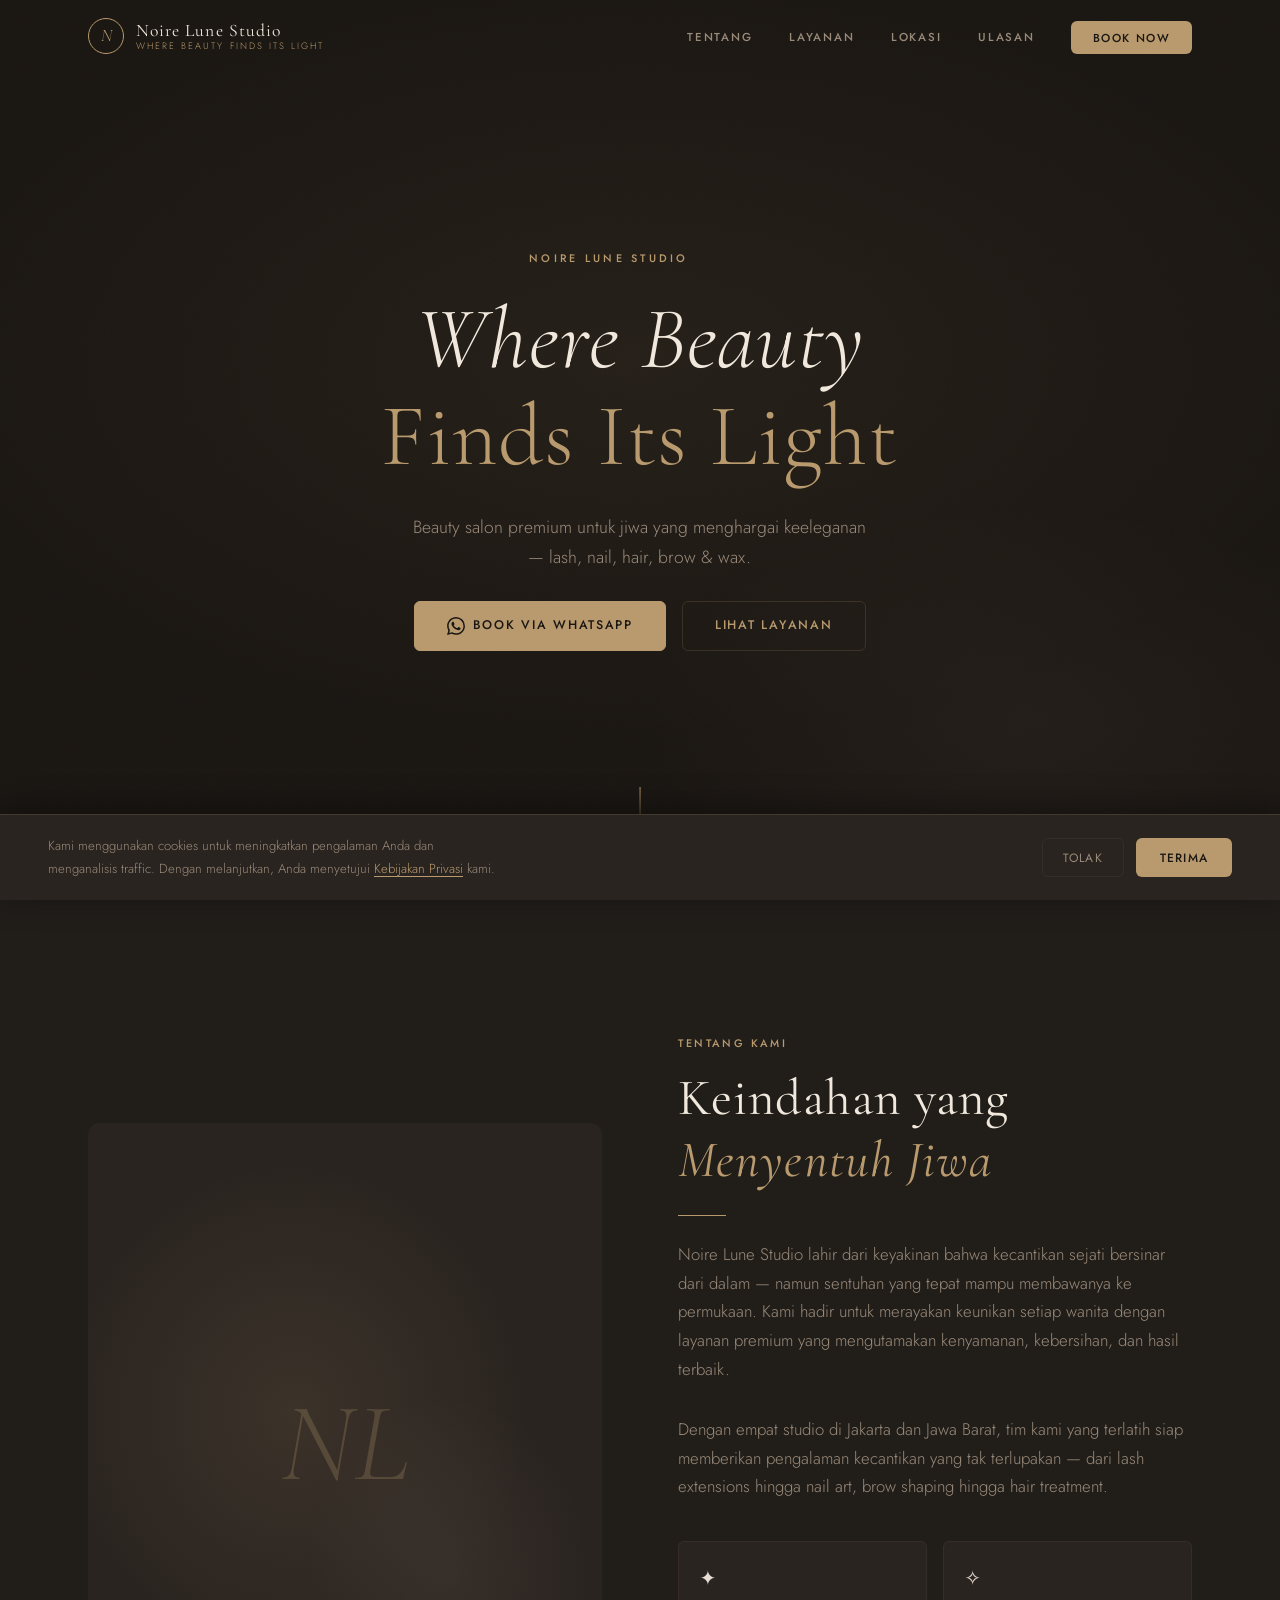
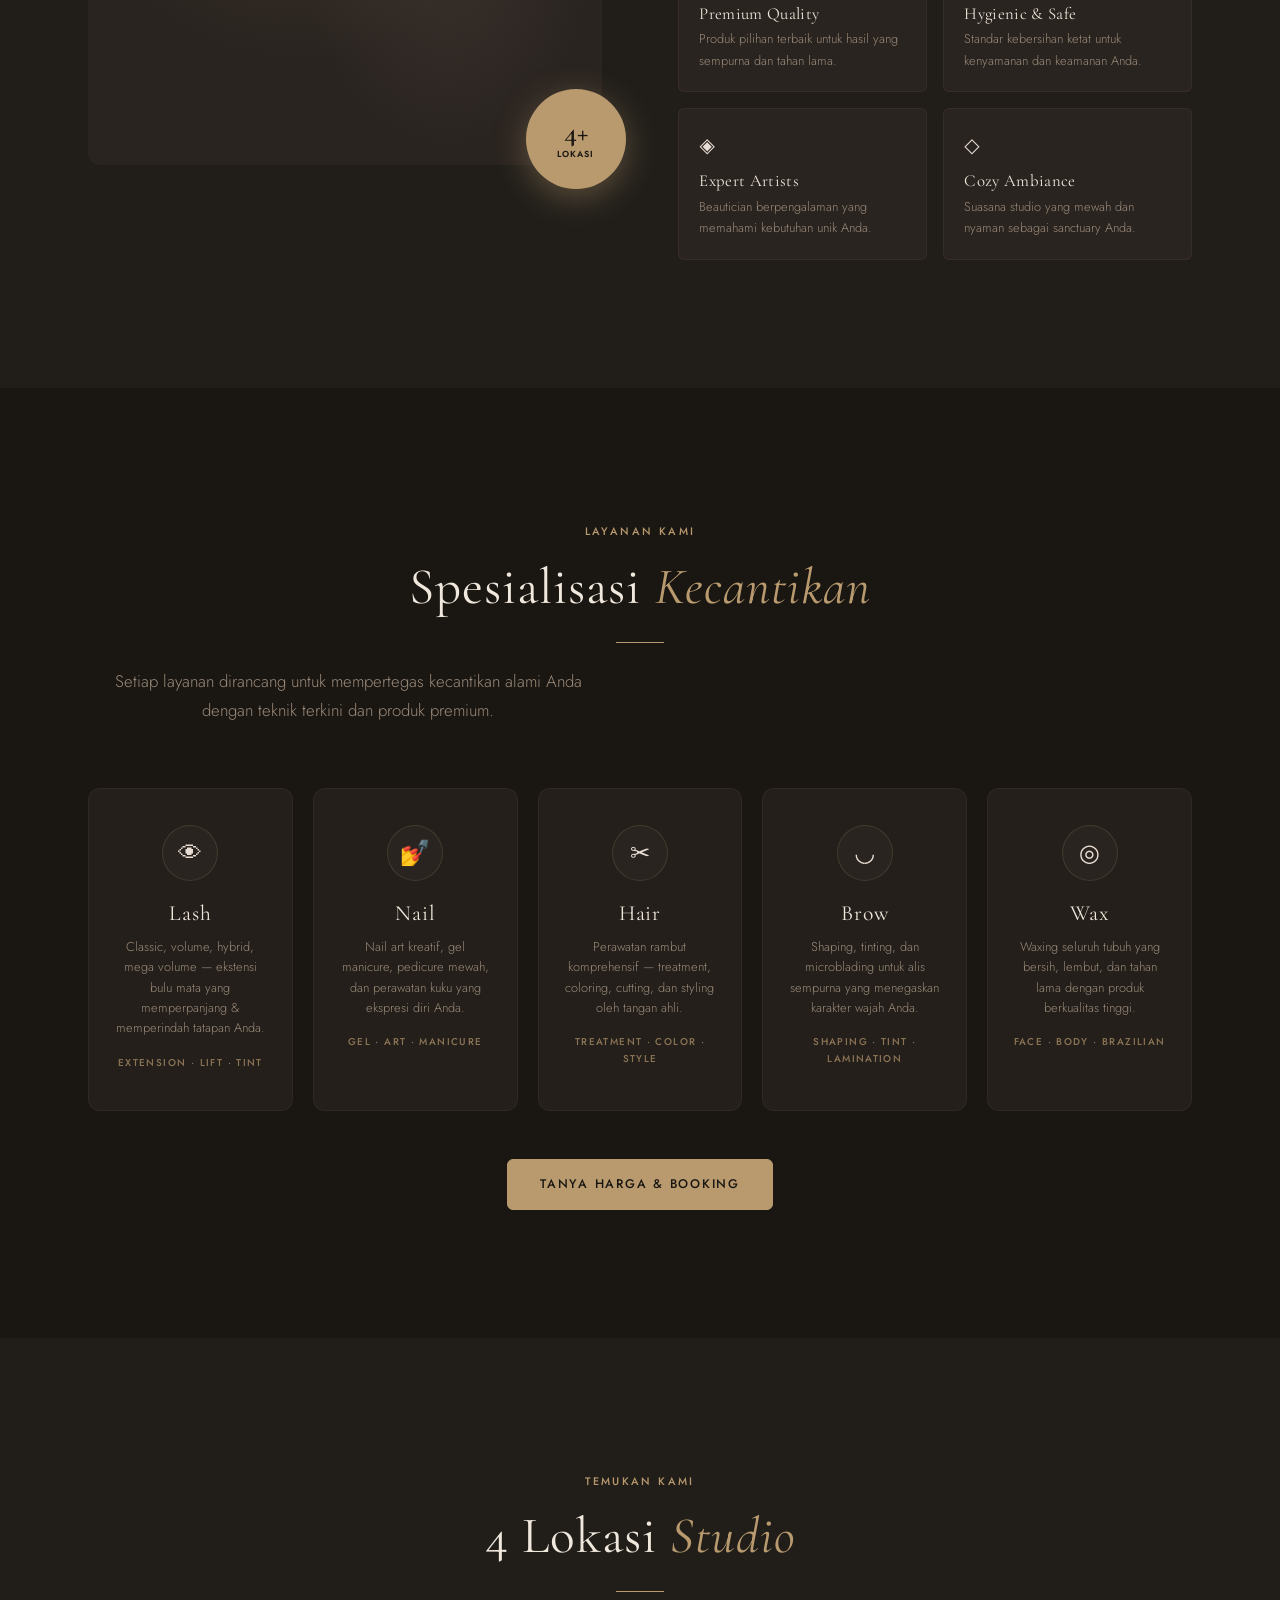
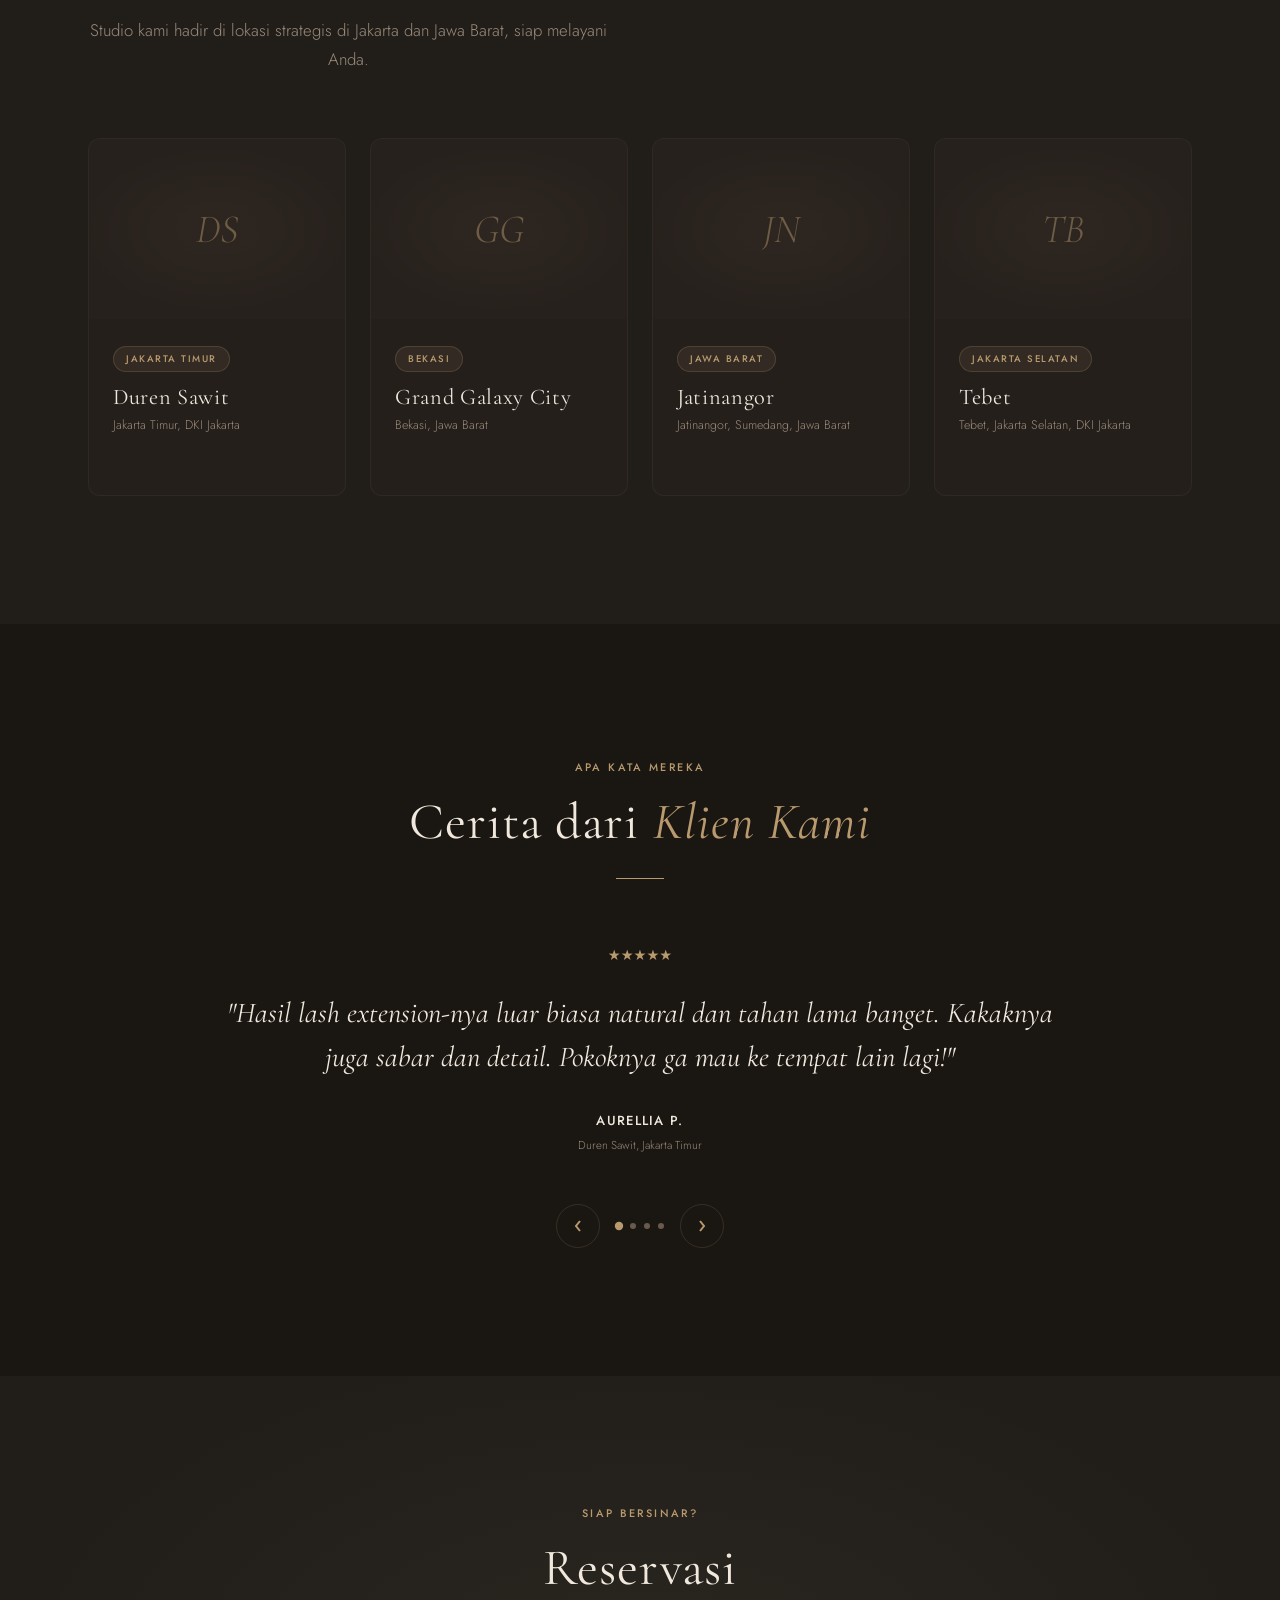
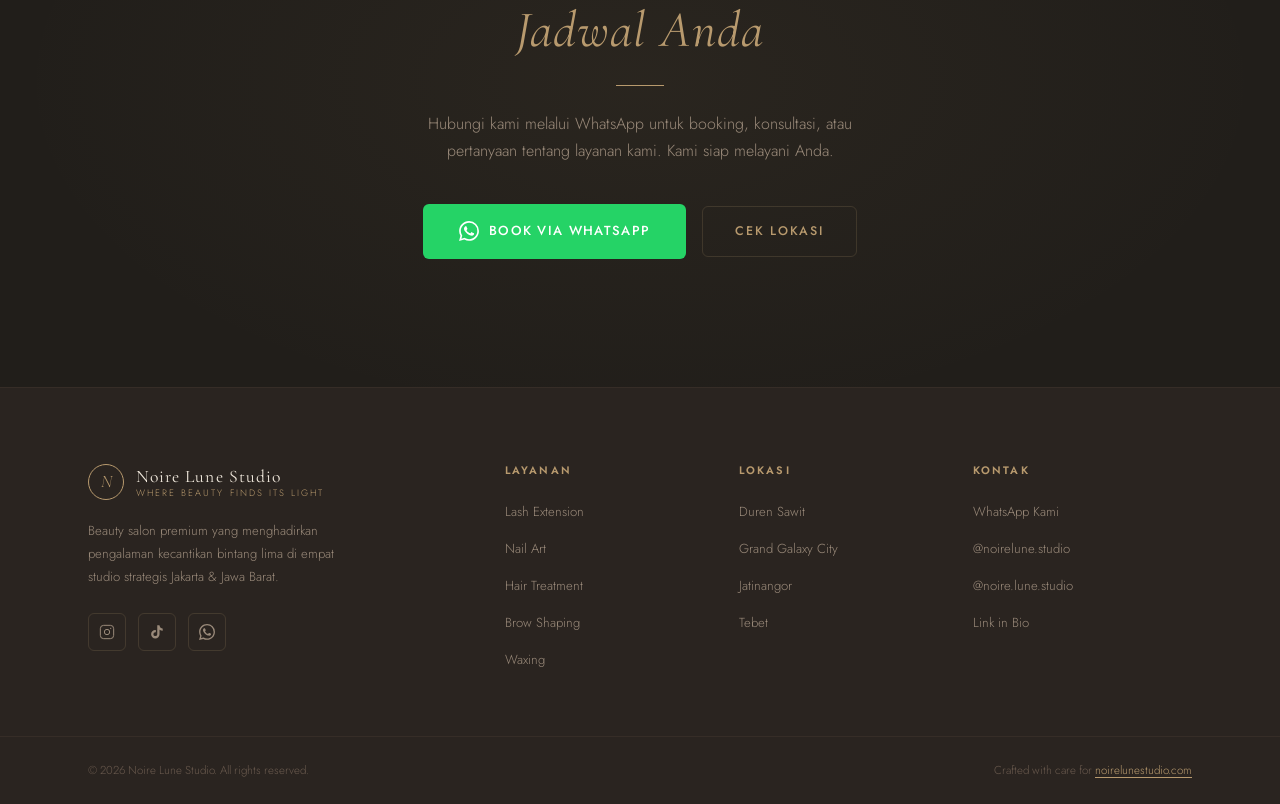
==== index.html @ a672c029 "Add production-ready website for Noire Lune Studio Homepage, link-in-bio page, shared CSS/JS, sitema" ====
<!DOCTYPE html>
<html lang="id">
<head>
  <meta charset="UTF-8" />
  <meta name="viewport" content="width=device-width, initial-scale=1.0" />

  <!-- ===== SEO Meta Tags ===== -->
  <title>Noire Lune Studio — Beauty Salon | Lash, Nail, Hair, Brow & Wax</title>
  <meta name="description" content="Noire Lune Studio adalah beauty salon premium di Jakarta & Bekasi. Spesialisasi lash extension, nail art, hair treatment, brow shaping, dan waxing. 4 lokasi: Duren Sawit, Grand Galaxy City, Jatinangor, Tebet." />
  <meta name="keywords" content="beauty salon Jakarta, lash extension, nail art, hair treatment, brow shaping, waxing, Noire Lune Studio, salon Bekasi, salon Tebet, salon Duren Sawit, salon Jatinangor" />
  <meta name="robots" content="index, follow" />
  <meta name="author" content="Noire Lune Studio" />
  <link rel="canonical" href="https://noirelunestudio.com/" />

  <!-- ===== Open Graph ===== -->
  <meta property="og:type" content="website" />
  <meta property="og:url" content="https://noirelunestudio.com/" />
  <meta property="og:title" content="Noire Lune Studio — Where Beauty Finds Its Light" />
  <meta property="og:description" content="Beauty salon premium di Jakarta & Bekasi. Lash extension, nail art, hair treatment, brow shaping, waxing. 4 lokasi tersedia." />
  <meta property="og:image" content="https://noirelunestudio.com/og-image.jpg" />
  <meta property="og:image:width" content="1200" />
  <meta property="og:image:height" content="630" />
  <meta property="og:locale" content="id_ID" />
  <meta property="og:site_name" content="Noire Lune Studio" />

  <!-- ===== Twitter Card ===== -->
  <meta name="twitter:card" content="summary_large_image" />
  <meta name="twitter:title" content="Noire Lune Studio — Where Beauty Finds Its Light" />
  <meta name="twitter:description" content="Beauty salon premium di Jakarta & Bekasi. Lash extension, nail art, hair treatment, brow shaping, waxing." />
  <meta name="twitter:image" content="https://noirelunestudio.com/og-image.jpg" />

  <!-- ===== Favicon ===== -->
  <link rel="icon" type="image/svg+xml" href="data:image/svg+xml,<svg xmlns='http://www.w3.org/2000/svg' viewBox='0 0 100 100'><circle cx='50' cy='50' r='48' fill='%231a1612' stroke='%23b89a6e' stroke-width='4'/><text y='.9em' x='50%' text-anchor='middle' font-size='55' font-family='serif' fill='%23b89a6e' font-style='italic'>N</text></svg>" />

  <!-- ===== Google Tag Manager ===== -->
  <script>(function(w,d,s,l,i){w[l]=w[l]||[];w[l].push({'gtm.start':
  new Date().getTime(),event:'gtm.js'});/* GTM loads after cookie consent */})(window,document,'script','dataLayer','GTM-XXXXXXX');</script>
  <!-- End Google Tag Manager -->

  <!-- ===== Meta Pixel (placeholder — loads after consent) ===== -->
  <!-- Pixel ID: XXXXXXXXXXXXXXXXXX — initialized via script.js after consent -->

  <!-- ===== Schema.org Structured Data ===== -->
  <script type="application/ld+json">
  {
    "@context": "https://schema.org",
    "@graph": [
      {
        "@type": "BeautySalon",
        "@id": "https://noirelunestudio.com/#organization",
        "name": "Noire Lune Studio",
        "url": "https://noirelunestudio.com",
        "logo": "https://noirelunestudio.com/og-image.jpg",
        "description": "Noire Lune Studio adalah beauty salon premium dengan spesialisasi lash extension, nail art, hair treatment, brow shaping, dan waxing.",
        "telephone": "+6281990160040",
        "sameAs": [
          "https://www.instagram.com/noirelune.studio/",
          "https://www.tiktok.com/@noire.lune.studio"
        ],
        "hasOfferCatalog": {
          "@type": "OfferCatalog",
          "name": "Beauty Services",
          "itemListElement": [
            { "@type": "Offer", "itemOffered": { "@type": "Service", "name": "Lash Extension" } },
            { "@type": "Offer", "itemOffered": { "@type": "Service", "name": "Nail Art" } },
            { "@type": "Offer", "itemOffered": { "@type": "Service", "name": "Hair Treatment" } },
            { "@type": "Offer", "itemOffered": { "@type": "Service", "name": "Brow Shaping" } },
            { "@type": "Offer", "itemOffered": { "@type": "Service", "name": "Waxing" } }
          ]
        },
        "location": [
          {
            "@type": "BeautySalon",
            "name": "Noire Lune Studio — Duren Sawit",
            "address": { "@type": "PostalAddress", "addressLocality": "Duren Sawit", "addressRegion": "Jakarta Timur", "addressCountry": "ID" }
          },
          {
            "@type": "BeautySalon",
            "name": "Noire Lune Studio — Grand Galaxy City",
            "address": { "@type": "PostalAddress", "addressLocality": "Grand Galaxy City", "addressRegion": "Bekasi", "addressCountry": "ID" }
          },
          {
            "@type": "BeautySalon",
            "name": "Noire Lune Studio — Jatinangor",
            "address": { "@type": "PostalAddress", "addressLocality": "Jatinangor", "addressRegion": "Jawa Barat", "addressCountry": "ID" }
          },
          {
            "@type": "BeautySalon",
            "name": "Noire Lune Studio — Tebet",
            "address": { "@type": "PostalAddress", "addressLocality": "Tebet", "addressRegion": "Jakarta Selatan", "addressCountry": "ID" }
          }
        ]
      },
      {
        "@type": "WebSite",
        "@id": "https://noirelunestudio.com/#website",
        "url": "https://noirelunestudio.com",
        "name": "Noire Lune Studio",
        "publisher": { "@id": "https://noirelunestudio.com/#organization" }
      }
    ]
  }
  </script>

  <!-- ===== Stylesheet ===== -->
  <link rel="stylesheet" href="style.css" />
  <link rel="preconnect" href="https://fonts.googleapis.com" />
  <link rel="preconnect" href="https://fonts.gstatic.com" crossorigin />
</head>
<body>

<!-- ===== Google Tag Manager (noscript) ===== -->
<noscript>
  <iframe src="https://www.googletagmanager.com/ns.html?id=GTM-XXXXXXX"
    height="0" width="0" style="display:none;visibility:hidden"></iframe>
</noscript>
<!-- End Google Tag Manager (noscript) -->

<!-- ===== Cookie Consent Banner ===== -->
<div id="cookie-banner" role="dialog" aria-label="Cookie consent">
  <p>Kami menggunakan cookies untuk meningkatkan pengalaman Anda dan menganalisis traffic. Dengan melanjutkan, Anda menyetujui <a href="#footer">Kebijakan Privasi</a> kami.</p>
  <div class="cookie-actions">
    <button id="cookie-decline">Tolak</button>
    <button id="cookie-accept">Terima</button>
  </div>
</div>

<!-- ===== NAVBAR ===== -->
<nav class="navbar" aria-label="Main navigation">
  <div class="nav-inner">
    <a href="/" class="nav-logo" aria-label="Noire Lune Studio — Home">
      <div class="nav-logo-mark" aria-hidden="true"><span>N</span></div>
      <div class="nav-logo-text">
        <span class="brand">Noire Lune Studio</span>
        <span class="tagline-small">Where Beauty Finds Its Light</span>
      </div>
    </a>

    <ul class="nav-links" role="list">
      <li><a href="#about">Tentang</a></li>
      <li><a href="#services">Layanan</a></li>
      <li><a href="#locations">Lokasi</a></li>
      <li><a href="#testimonials">Ulasan</a></li>
      <li><a href="https://wa.me/6281990160040" class="nav-cta" target="_blank" rel="noopener">Book Now</a></li>
    </ul>

    <button class="nav-hamburger" aria-label="Toggle menu" aria-expanded="false" aria-controls="mobile-nav">
      <span></span><span></span><span></span>
    </button>
  </div>
</nav>

<!-- Mobile Nav Overlay -->
<nav class="nav-overlay" id="mobile-nav" aria-label="Mobile navigation">
  <a href="#about">Tentang</a>
  <a href="#services">Layanan</a>
  <a href="#locations">Lokasi</a>
  <a href="#testimonials">Ulasan</a>
  <a href="https://wa.me/6281990160040" class="mobile-cta" target="_blank" rel="noopener">Book via WhatsApp</a>
</nav>

<!-- ===== HERO ===== -->
<section id="hero" class="hero" aria-label="Hero">
  <div class="hero-bg" aria-hidden="true"></div>
  <div class="hero-grain" aria-hidden="true"></div>
  <div class="hero-content">
    <p class="hero-eyebrow">Noire Lune Studio</p>
    <h1 class="hero-title">Where Beauty<br /><em>Finds Its Light</em></h1>
    <p class="hero-sub">Beauty salon premium untuk jiwa yang menghargai keeleganan — lash, nail, hair, brow &amp; wax.</p>
    <div class="hero-actions">
      <a href="https://wa.me/6281990160040" class="btn btn-gold" target="_blank" rel="noopener">
        <!-- WhatsApp icon -->
        <svg viewBox="0 0 24 24" fill="currentColor" aria-hidden="true"><path d="M17.472 14.382c-.297-.149-1.758-.867-2.03-.967-.273-.099-.471-.148-.67.15-.197.297-.767.966-.94 1.164-.173.199-.347.223-.644.075-.297-.15-1.255-.463-2.39-1.475-.883-.788-1.48-1.761-1.653-2.059-.173-.297-.018-.458.13-.606.134-.133.298-.347.446-.52.149-.174.198-.298.298-.497.099-.198.05-.371-.025-.52-.075-.149-.669-1.612-.916-2.207-.242-.579-.487-.5-.669-.51-.173-.008-.371-.01-.57-.01-.198 0-.52.074-.792.372-.272.297-1.04 1.016-1.04 2.479 0 1.462 1.065 2.875 1.213 3.074.149.198 2.096 3.2 5.077 4.487.709.306 1.262.489 1.694.625.712.227 1.36.195 1.871.118.571-.085 1.758-.719 2.006-1.413.248-.694.248-1.289.173-1.413-.074-.124-.272-.198-.57-.347m-5.421 7.403h-.004a9.87 9.87 0 01-5.031-1.378l-.361-.214-3.741.982.998-3.648-.235-.374a9.86 9.86 0 01-1.51-5.26c.001-5.45 4.436-9.884 9.888-9.884 2.64 0 5.122 1.03 6.988 2.898a9.825 9.825 0 012.893 6.994c-.003 5.45-4.437 9.884-9.885 9.884m8.413-18.297A11.815 11.815 0 0012.05 0C5.495 0 .16 5.335.157 11.892c0 2.096.547 4.142 1.588 5.945L.057 24l6.305-1.654a11.882 11.882 0 005.683 1.448h.005c6.554 0 11.89-5.335 11.893-11.893a11.821 11.821 0 00-3.48-8.413z"/></svg>
        Book via WhatsApp
      </a>
      <a href="#services" class="btn btn-outline">Lihat Layanan</a>
    </div>
  </div>
  <div class="hero-scroll" aria-hidden="true">
    <div class="hero-scroll-line"></div>
    <span>Scroll</span>
  </div>
</section>

<!-- ===== ABOUT ===== -->
<section id="about" class="about section">
  <div class="container">
    <div class="about-grid">
      <!-- Visual -->
      <div class="about-visual reveal">
        <div class="about-frame">
          <div class="about-frame-inner">
            <span class="about-monogram" aria-hidden="true">NL</span>
          </div>
        </div>
        <div class="about-badge" aria-label="Lebih dari 4 lokasi">
          <span class="num">4+</span>
          <span class="lbl">Lokasi</span>
        </div>
      </div>

      <!-- Text -->
      <div class="about-text">
        <span class="section-label reveal">Tentang Kami</span>
        <h2 class="section-heading reveal reveal-delay-1">Keindahan yang<br /><em class="gold">Menyentuh Jiwa</em></h2>
        <div class="divider reveal reveal-delay-2"></div>
        <p class="section-sub reveal reveal-delay-2">
          Noire Lune Studio lahir dari keyakinan bahwa kecantikan sejati bersinar dari dalam — namun sentuhan yang tepat mampu membawanya ke permukaan. Kami hadir untuk merayakan keunikan setiap wanita dengan layanan premium yang mengutamakan kenyamanan, kebersihan, dan hasil terbaik.
        </p>
        <p class="section-sub reveal reveal-delay-3" style="margin-top: 1rem;">
          Dengan empat studio di Jakarta dan Jawa Barat, tim kami yang terlatih siap memberikan pengalaman kecantikan yang tak terlupakan — dari lash extensions hingga nail art, brow shaping hingga hair treatment.
        </p>

        <div class="about-pillars">
          <div class="pillar reveal reveal-delay-1">
            <div class="pillar-icon" aria-hidden="true">✦</div>
            <h4>Premium Quality</h4>
            <p>Produk pilihan terbaik untuk hasil yang sempurna dan tahan lama.</p>
          </div>
          <div class="pillar reveal reveal-delay-2">
            <div class="pillar-icon" aria-hidden="true">✧</div>
            <h4>Hygienic &amp; Safe</h4>
            <p>Standar kebersihan ketat untuk kenyamanan dan keamanan Anda.</p>
          </div>
          <div class="pillar reveal reveal-delay-3">
            <div class="pillar-icon" aria-hidden="true">◈</div>
            <h4>Expert Artists</h4>
            <p>Beautician berpengalaman yang memahami kebutuhan unik Anda.</p>
          </div>
          <div class="pillar reveal reveal-delay-4">
            <div class="pillar-icon" aria-hidden="true">◇</div>
            <h4>Cozy Ambiance</h4>
            <p>Suasana studio yang mewah dan nyaman sebagai sanctuary Anda.</p>
          </div>
        </div>
      </div>
    </div>
  </div>
</section>

<!-- ===== SERVICES ===== -->
<section id="services" class="services section">
  <div class="container">
    <div class="services-header">
      <span class="section-label reveal">Layanan Kami</span>
      <h2 class="section-heading reveal reveal-delay-1">Spesialisasi <em class="gold">Kecantikan</em></h2>
      <div class="divider reveal reveal-delay-2"></div>
      <p class="section-sub reveal reveal-delay-2">Setiap layanan dirancang untuk mempertegas kecantikan alami Anda dengan teknik terkini dan produk premium.</p>
    </div>

    <div class="services-grid">
      <!-- Lash -->
      <div class="service-card reveal reveal-delay-1">
        <div class="service-icon" aria-hidden="true">👁</div>
        <h3>Lash</h3>
        <p>Classic, volume, hybrid, mega volume — ekstensi bulu mata yang memperpanjang &amp; memperindah tatapan Anda.</p>
        <span class="service-tag">Extension · Lift · Tint</span>
      </div>

      <!-- Nail -->
      <div class="service-card reveal reveal-delay-2">
        <div class="service-icon" aria-hidden="true">💅</div>
        <h3>Nail</h3>
        <p>Nail art kreatif, gel manicure, pedicure mewah, dan perawatan kuku yang ekspresi diri Anda.</p>
        <span class="service-tag">Gel · Art · Manicure</span>
      </div>

      <!-- Hair -->
      <div class="service-card reveal reveal-delay-3">
        <div class="service-icon" aria-hidden="true">✂</div>
        <h3>Hair</h3>
        <p>Perawatan rambut komprehensif — treatment, coloring, cutting, dan styling oleh tangan ahli.</p>
        <span class="service-tag">Treatment · Color · Style</span>
      </div>

      <!-- Brow -->
      <div class="service-card reveal reveal-delay-4">
        <div class="service-icon" aria-hidden="true">◟◞</div>
        <h3>Brow</h3>
        <p>Shaping, tinting, dan microblading untuk alis sempurna yang menegaskan karakter wajah Anda.</p>
        <span class="service-tag">Shaping · Tint · Lamination</span>
      </div>

      <!-- Wax -->
      <div class="service-card reveal reveal-delay-4">
        <div class="service-icon" aria-hidden="true">◎</div>
        <h3>Wax</h3>
        <p>Waxing seluruh tubuh yang bersih, lembut, dan tahan lama dengan produk berkualitas tinggi.</p>
        <span class="service-tag">Face · Body · Brazilian</span>
      </div>
    </div>

    <div style="text-align:center; margin-top: 3rem;" class="reveal">
      <a href="https://wa.me/6281990160040" class="btn btn-gold" target="_blank" rel="noopener">
        Tanya Harga &amp; Booking
      </a>
    </div>
  </div>
</section>

<!-- ===== LOCATIONS ===== -->
<section id="locations" class="locations section">
  <div class="container">
    <div class="locations-header">
      <span class="section-label reveal">Temukan Kami</span>
      <h2 class="section-heading reveal reveal-delay-1">4 Lokasi <em class="gold">Studio</em></h2>
      <div class="divider reveal reveal-delay-2"></div>
      <p class="section-sub reveal reveal-delay-2">Studio kami hadir di lokasi strategis di Jakarta dan Jawa Barat, siap melayani Anda.</p>
    </div>

    <div class="locations-grid">
      <!-- Duren Sawit -->
      <a href="/duren-sawit.html" class="location-card reveal reveal-delay-1" aria-label="Studio Duren Sawit, Jakarta Timur">
        <div class="location-card-bg" aria-hidden="true">DS</div>
        <div class="location-card-body">
          <span class="location-badge">Jakarta Timur</span>
          <h3>Duren Sawit</h3>
          <p class="region">Jakarta Timur, DKI Jakarta</p>
          <div class="location-arrow">
            Lihat Studio
            <svg viewBox="0 0 16 16" fill="none" stroke="currentColor" stroke-width="2" aria-hidden="true"><path d="M3 8h10M9 4l4 4-4 4"/></svg>
          </div>
        </div>
      </a>

      <!-- Grand Galaxy City -->
      <a href="/bekasi.html" class="location-card reveal reveal-delay-2" aria-label="Studio Grand Galaxy City, Bekasi">
        <div class="location-card-bg" aria-hidden="true">GG</div>
        <div class="location-card-body">
          <span class="location-badge">Bekasi</span>
          <h3>Grand Galaxy City</h3>
          <p class="region">Bekasi, Jawa Barat</p>
          <div class="location-arrow">
            Lihat Studio
            <svg viewBox="0 0 16 16" fill="none" stroke="currentColor" stroke-width="2" aria-hidden="true"><path d="M3 8h10M9 4l4 4-4 4"/></svg>
          </div>
        </div>
      </a>

      <!-- Jatinangor -->
      <a href="/jatinangor.html" class="location-card reveal reveal-delay-3" aria-label="Studio Jatinangor, Jawa Barat">
        <div class="location-card-bg" aria-hidden="true">JN</div>
        <div class="location-card-body">
          <span class="location-badge">Jawa Barat</span>
          <h3>Jatinangor</h3>
          <p class="region">Jatinangor, Sumedang, Jawa Barat</p>
          <div class="location-arrow">
            Lihat Studio
            <svg viewBox="0 0 16 16" fill="none" stroke="currentColor" stroke-width="2" aria-hidden="true"><path d="M3 8h10M9 4l4 4-4 4"/></svg>
          </div>
        </div>
      </a>

      <!-- Tebet -->
      <a href="/tebet.html" class="location-card reveal reveal-delay-4" aria-label="Studio Tebet, Jakarta Selatan">
        <div class="location-card-bg" aria-hidden="true">TB</div>
        <div class="location-card-body">
          <span class="location-badge">Jakarta Selatan</span>
          <h3>Tebet</h3>
          <p class="region">Tebet, Jakarta Selatan, DKI Jakarta</p>
          <div class="location-arrow">
            Lihat Studio
            <svg viewBox="0 0 16 16" fill="none" stroke="currentColor" stroke-width="2" aria-hidden="true"><path d="M3 8h10M9 4l4 4-4 4"/></svg>
          </div>
        </div>
      </a>
    </div>
  </div>
</section>

<!-- ===== TESTIMONIALS ===== -->
<section id="testimonials" class="testimonials section">
  <div class="container">
    <div class="testimonials-header">
      <span class="section-label reveal">Apa Kata Mereka</span>
      <h2 class="section-heading reveal reveal-delay-1">Cerita dari <em class="gold">Klien Kami</em></h2>
      <div class="divider reveal reveal-delay-2"></div>
    </div>

    <div class="testimonial-track-wrap reveal">
      <div class="testimonial-track" role="list">

        <div class="testimonial-slide" role="listitem">
          <div class="stars" aria-label="5 bintang">★★★★★</div>
          <blockquote class="testimonial-quote">
            "Hasil lash extension-nya luar biasa natural dan tahan lama banget. Kakaknya juga sabar dan detail. Pokoknya ga mau ke tempat lain lagi!"
          </blockquote>
          <div class="testimonial-author">
            <span class="testimonial-name">Aurellia P.</span>
            <span class="testimonial-loc">Duren Sawit, Jakarta Timur</span>
          </div>
        </div>

        <div class="testimonial-slide" role="listitem">
          <div class="stars" aria-label="5 bintang">★★★★★</div>
          <blockquote class="testimonial-quote">
            "Tempatnya estetik, bersih banget, dan hasilnya sesuai ekspektasi. Nail art yang aku minta complicated tapi hasilnya perfect! Recommended!"
          </blockquote>
          <div class="testimonial-author">
            <span class="testimonial-name">Nadya R.</span>
            <span class="testimonial-loc">Grand Galaxy City, Bekasi</span>
          </div>
        </div>

        <div class="testimonial-slide" role="listitem">
          <div class="stars" aria-label="5 bintang">★★★★★</div>
          <blockquote class="testimonial-quote">
            "Udah coba brow shaping di sini dan langsung jatuh cinta sama hasilnya. Alisnya rapi, natural, dan beneran sesuai bentuk muka. Makasih Noire Lune!"
          </blockquote>
          <div class="testimonial-author">
            <span class="testimonial-name">Kireina S.</span>
            <span class="testimonial-loc">Tebet, Jakarta Selatan</span>
          </div>
        </div>

        <div class="testimonial-slide" role="listitem">
          <div class="stars" aria-label="5 bintang">★★★★★</div>
          <blockquote class="testimonial-quote">
            "Hair treatment-nya bikin rambut jadi sehat dan shiny. Staff-nya ramah, tempatnya nyaman, dan harganya worth it banget. Sudah jadi langganan tetap!"
          </blockquote>
          <div class="testimonial-author">
            <span class="testimonial-name">Dhea M.</span>
            <span class="testimonial-loc">Jatinangor, Jawa Barat</span>
          </div>
        </div>

      </div><!-- .testimonial-track -->
    </div>

    <div class="testimonial-controls">
      <button class="testimonial-btn prev" aria-label="Previous testimonial">
        <svg viewBox="0 0 16 16" fill="none" stroke="currentColor" stroke-width="2" aria-hidden="true"><path d="M10 3L6 8l4 5"/></svg>
      </button>
      <div class="testimonial-dots" role="tablist" aria-label="Testimonial navigation"></div>
      <button class="testimonial-btn next" aria-label="Next testimonial">
        <svg viewBox="0 0 16 16" fill="none" stroke="currentColor" stroke-width="2" aria-hidden="true"><path d="M6 3l4 5-4 5"/></svg>
      </button>
    </div>
  </div>
</section>

<!-- ===== BOOKING CTA ===== -->
<section id="booking" class="booking-cta section">
  <div class="container">
    <div class="booking-cta-inner">
      <span class="section-label reveal">Siap Bersinar?</span>
      <h2 class="reveal reveal-delay-1">Reservasi<br /><em class="gold">Jadwal Anda</em></h2>
      <div class="divider reveal reveal-delay-2" style="margin-inline: auto;"></div>
      <p class="reveal reveal-delay-2">Hubungi kami melalui WhatsApp untuk booking, konsultasi, atau pertanyaan tentang layanan kami. Kami siap melayani Anda.</p>
      <div class="cta-actions reveal reveal-delay-3">
        <a href="https://wa.me/6281990160040" class="wa-btn" target="_blank" rel="noopener" aria-label="Book via WhatsApp">
          <svg viewBox="0 0 24 24" fill="currentColor" aria-hidden="true"><path d="M17.472 14.382c-.297-.149-1.758-.867-2.03-.967-.273-.099-.471-.148-.67.15-.197.297-.767.966-.94 1.164-.173.199-.347.223-.644.075-.297-.15-1.255-.463-2.39-1.475-.883-.788-1.48-1.761-1.653-2.059-.173-.297-.018-.458.13-.606.134-.133.298-.347.446-.52.149-.174.198-.298.298-.497.099-.198.05-.371-.025-.52-.075-.149-.669-1.612-.916-2.207-.242-.579-.487-.5-.669-.51-.173-.008-.371-.01-.57-.01-.198 0-.52.074-.792.372-.272.297-1.04 1.016-1.04 2.479 0 1.462 1.065 2.875 1.213 3.074.149.198 2.096 3.2 5.077 4.487.709.306 1.262.489 1.694.625.712.227 1.36.195 1.871.118.571-.085 1.758-.719 2.006-1.413.248-.694.248-1.289.173-1.413-.074-.124-.272-.198-.57-.347m-5.421 7.403h-.004a9.87 9.87 0 01-5.031-1.378l-.361-.214-3.741.982.998-3.648-.235-.374a9.86 9.86 0 01-1.51-5.26c.001-5.45 4.436-9.884 9.888-9.884 2.64 0 5.122 1.03 6.988 2.898a9.825 9.825 0 012.893 6.994c-.003 5.45-4.437 9.884-9.885 9.884m8.413-18.297A11.815 11.815 0 0012.05 0C5.495 0 .16 5.335.157 11.892c0 2.096.547 4.142 1.588 5.945L.057 24l6.305-1.654a11.882 11.882 0 005.683 1.448h.005c6.554 0 11.89-5.335 11.893-11.893a11.821 11.821 0 00-3.48-8.413z"/></svg>
          Book via WhatsApp
        </a>
        <a href="#locations" class="btn btn-outline">Cek Lokasi</a>
      </div>
    </div>
  </div>
</section>

<!-- ===== FOOTER ===== -->
<footer id="footer">
  <div class="container">
    <div class="footer-grid">
      <!-- Brand -->
      <div class="footer-brand">
        <a href="/" class="nav-logo" aria-label="Noire Lune Studio — Home">
          <div class="nav-logo-mark" aria-hidden="true"><span>N</span></div>
          <div class="nav-logo-text">
            <span class="brand">Noire Lune Studio</span>
            <span class="tagline-small">Where Beauty Finds Its Light</span>
          </div>
        </a>
        <p>Beauty salon premium yang menghadirkan pengalaman kecantikan bintang lima di empat studio strategis Jakarta &amp; Jawa Barat.</p>
        <div class="footer-social" role="list">
          <!-- Instagram -->
          <a href="https://www.instagram.com/noirelune.studio/" class="social-icon" target="_blank" rel="noopener" aria-label="Instagram Noire Lune Studio" role="listitem">
            <svg viewBox="0 0 24 24" fill="none" stroke="currentColor" stroke-width="1.5" aria-hidden="true"><rect x="2" y="2" width="20" height="20" rx="5"/><circle cx="12" cy="12" r="4"/><circle cx="17.5" cy="6.5" r="1" fill="currentColor" stroke="none"/></svg>
          </a>
          <!-- TikTok -->
          <a href="https://www.tiktok.com/@noire.lune.studio" class="social-icon" target="_blank" rel="noopener" aria-label="TikTok Noire Lune Studio" role="listitem">
            <svg viewBox="0 0 24 24" fill="currentColor" aria-hidden="true"><path d="M19.59 6.69a4.83 4.83 0 01-3.77-4.25V2h-3.45v13.67a2.89 2.89 0 01-2.88 2.5 2.89 2.89 0 01-2.89-2.89 2.89 2.89 0 012.89-2.89c.28 0 .54.04.79.1V9.01a6.27 6.27 0 00-.79-.05 6.34 6.34 0 00-6.34 6.34 6.34 6.34 0 006.34 6.34 6.34 6.34 0 006.33-6.34V8.69a8.18 8.18 0 004.78 1.52V6.75a4.85 4.85 0 01-1.01-.06z"/></svg>
          </a>
          <!-- WhatsApp -->
          <a href="https://wa.me/6281990160040" class="social-icon" target="_blank" rel="noopener" aria-label="WhatsApp Noire Lune Studio" role="listitem">
            <svg viewBox="0 0 24 24" fill="currentColor" aria-hidden="true"><path d="M17.472 14.382c-.297-.149-1.758-.867-2.03-.967-.273-.099-.471-.148-.67.15-.197.297-.767.966-.94 1.164-.173.199-.347.223-.644.075-.297-.15-1.255-.463-2.39-1.475-.883-.788-1.48-1.761-1.653-2.059-.173-.297-.018-.458.13-.606.134-.133.298-.347.446-.52.149-.174.198-.298.298-.497.099-.198.05-.371-.025-.52-.075-.149-.669-1.612-.916-2.207-.242-.579-.487-.5-.669-.51-.173-.008-.371-.01-.57-.01-.198 0-.52.074-.792.372-.272.297-1.04 1.016-1.04 2.479 0 1.462 1.065 2.875 1.213 3.074.149.198 2.096 3.2 5.077 4.487.709.306 1.262.489 1.694.625.712.227 1.36.195 1.871.118.571-.085 1.758-.719 2.006-1.413.248-.694.248-1.289.173-1.413-.074-.124-.272-.198-.57-.347m-5.421 7.403h-.004a9.87 9.87 0 01-5.031-1.378l-.361-.214-3.741.982.998-3.648-.235-.374a9.86 9.86 0 01-1.51-5.26c.001-5.45 4.436-9.884 9.888-9.884 2.64 0 5.122 1.03 6.988 2.898a9.825 9.825 0 012.893 6.994c-.003 5.45-4.437 9.884-9.885 9.884m8.413-18.297A11.815 11.815 0 0012.05 0C5.495 0 .16 5.335.157 11.892c0 2.096.547 4.142 1.588 5.945L.057 24l6.305-1.654a11.882 11.882 0 005.683 1.448h.005c6.554 0 11.89-5.335 11.893-11.893a11.821 11.821 0 00-3.48-8.413z"/></svg>
          </a>
        </div>
      </div>

      <!-- Layanan -->
      <nav class="footer-col" aria-label="Footer layanan">
        <h4>Layanan</h4>
        <ul role="list">
          <li><a href="#services">Lash Extension</a></li>
          <li><a href="#services">Nail Art</a></li>
          <li><a href="#services">Hair Treatment</a></li>
          <li><a href="#services">Brow Shaping</a></li>
          <li><a href="#services">Waxing</a></li>
        </ul>
      </nav>

      <!-- Lokasi -->
      <nav class="footer-col" aria-label="Footer lokasi">
        <h4>Lokasi</h4>
        <ul role="list">
          <li><a href="/duren-sawit.html">Duren Sawit</a></li>
          <li><a href="/bekasi.html">Grand Galaxy City</a></li>
          <li><a href="/jatinangor.html">Jatinangor</a></li>
          <li><a href="/tebet.html">Tebet</a></li>
        </ul>
      </nav>

      <!-- Kontak -->
      <div class="footer-col">
        <h4>Kontak</h4>
        <ul role="list">
          <li><a href="https://wa.me/6281990160040" target="_blank" rel="noopener">WhatsApp Kami</a></li>
          <li><a href="https://www.instagram.com/noirelune.studio/" target="_blank" rel="noopener">@noirelune.studio</a></li>
          <li><a href="https://www.tiktok.com/@noire.lune.studio" target="_blank" rel="noopener">@noire.lune.studio</a></li>
          <li><a href="/links.html">Link in Bio</a></li>
        </ul>
      </div>
    </div><!-- .footer-grid -->
  </div>

  <div class="footer-bottom">
    <div class="container" style="display:flex; align-items:center; justify-content:space-between; flex-wrap:wrap; gap:1rem;">
      <p>&copy; <span id="year"></span> Noire Lune Studio. All rights reserved.</p>
      <p>Crafted with care for <a href="https://noirelunestudio.com">noirelunestudio.com</a></p>
    </div>
  </div>
</footer>

<script src="script.js"></script>
<script>document.getElementById('year').textContent = new Date().getFullYear();</script>
</body>
</html>
---- style.css ----
/* ==========================================================
   Noire Lune Studio — Shared Stylesheet
   Dark luxury beauty salon | noirelunestudio.com
   ========================================================== */

/* ---------- Google Fonts ---------- */
@import url('https://fonts.googleapis.com/css2?family=Cormorant+Garamond:ital,wght@0,300;0,400;0,500;0,600;0,700;1,300;1,400;1,500&family=Jost:wght@300;400;500;600&display=swap');

/* ---------- Design Tokens ---------- */
:root {
  --bg:           #1a1612;
  --bg-surface:   #211e1a;
  --bg-elevated:  #2a2420;
  --bg-card:      #241f1b;
  --gold:         #b89a6e;
  --gold-light:   #d4b896;
  --gold-dark:    #8a7050;
  --cream:        #f0e8dc;
  --rose:         #c9a99a;
  --rose-dark:    #a0847a;
  --text:         #e8ddd4;
  --text-muted:   #9a8a7a;
  --text-faint:   #6a5a4e;
  --border:       rgba(184, 154, 110, 0.18);
  --border-faint: rgba(184, 154, 110, 0.08);
  --shadow:       0 8px 48px rgba(0, 0, 0, 0.55);
  --shadow-sm:    0 2px 16px rgba(0, 0, 0, 0.35);
  --font-heading: 'Cormorant Garamond', Georgia, serif;
  --font-body:    'Jost', system-ui, sans-serif;
  --ease:         cubic-bezier(0.4, 0, 0.2, 1);
  --radius:       6px;
  --radius-lg:    12px;
  --nav-h:        72px;
  --max-w:        1200px;
}

/* ---------- Reset ---------- */
*, *::before, *::after { box-sizing: border-box; margin: 0; padding: 0; }
html { scroll-behavior: smooth; font-size: 16px; -webkit-text-size-adjust: 100%; }
body {
  background: var(--bg);
  color: var(--text);
  font-family: var(--font-body);
  font-weight: 300;
  line-height: 1.7;
  overflow-x: hidden;
}
img, video { display: block; max-width: 100%; height: auto; }
a { color: inherit; text-decoration: none; }
ul { list-style: none; }
button { cursor: pointer; border: none; background: none; font-family: inherit; }
input, textarea { font-family: inherit; }
::selection { background: var(--gold); color: var(--bg); }

/* ---------- Typography ---------- */
h1, h2, h3, h4, h5 {
  font-family: var(--font-heading);
  font-weight: 400;
  line-height: 1.2;
  color: var(--cream);
  letter-spacing: 0.02em;
}
h1 { font-size: clamp(2.8rem, 6vw, 5rem); }
h2 { font-size: clamp(2rem, 4vw, 3.2rem); }
h3 { font-size: clamp(1.5rem, 2.5vw, 2rem); }
h4 { font-size: 1.25rem; }
p { max-width: 65ch; }

/* ---------- Utility ---------- */
.container {
  width: 100%;
  max-width: var(--max-w);
  margin-inline: auto;
  padding-inline: clamp(1rem, 5vw, 3rem);
}
.section {
  padding-block: clamp(5rem, 10vw, 9rem);
}
.section-label {
  display: inline-block;
  font-family: var(--font-body);
  font-size: 0.68rem;
  font-weight: 500;
  letter-spacing: 0.22em;
  text-transform: uppercase;
  color: var(--gold);
  margin-bottom: 1rem;
}
.section-heading {
  margin-bottom: 1.25rem;
}
.section-sub {
  font-size: 1.05rem;
  color: var(--text-muted);
  max-width: 52ch;
  font-weight: 300;
}
.divider {
  width: 48px;
  height: 1px;
  background: var(--gold);
  margin-block: 1.5rem;
  opacity: 0.7;
}
.gold { color: var(--gold); }
.cream { color: var(--cream); }
.rose  { color: var(--rose); }

/* Gold button */
.btn {
  display: inline-flex;
  align-items: center;
  gap: 0.5rem;
  padding: 0.85rem 2rem;
  font-family: var(--font-body);
  font-size: 0.78rem;
  font-weight: 500;
  letter-spacing: 0.14em;
  text-transform: uppercase;
  border-radius: var(--radius);
  transition: all 0.28s var(--ease);
  white-space: nowrap;
}
.btn-gold {
  background: var(--gold);
  color: var(--bg);
  border: 1px solid var(--gold);
}
.btn-gold:hover {
  background: var(--gold-light);
  border-color: var(--gold-light);
  transform: translateY(-2px);
  box-shadow: 0 6px 24px rgba(184,154,110,0.35);
}
.btn-outline {
  background: transparent;
  color: var(--gold);
  border: 1px solid var(--border);
}
.btn-outline:hover {
  border-color: var(--gold);
  background: rgba(184,154,110,0.08);
  transform: translateY(-2px);
}
.btn svg, .btn img { width: 18px; height: 18px; flex-shrink: 0; }

/* Scroll reveal */
.reveal {
  opacity: 0;
  transform: translateY(28px);
  transition: opacity 0.7s var(--ease), transform 0.7s var(--ease);
}
.reveal.visible {
  opacity: 1;
  transform: translateY(0);
}
.reveal-delay-1 { transition-delay: 0.1s; }
.reveal-delay-2 { transition-delay: 0.2s; }
.reveal-delay-3 { transition-delay: 0.3s; }
.reveal-delay-4 { transition-delay: 0.4s; }

/* =====================================================
   COOKIE CONSENT BANNER
   ===================================================== */
#cookie-banner {
  position: fixed;
  bottom: 0;
  left: 0;
  right: 0;
  z-index: 9999;
  background: var(--bg-elevated);
  border-top: 1px solid var(--border);
  padding: 1.25rem clamp(1rem, 5vw, 3rem);
  display: flex;
  align-items: center;
  justify-content: space-between;
  gap: 1.5rem;
  flex-wrap: wrap;
  backdrop-filter: blur(12px);
  box-shadow: 0 -4px 32px rgba(0,0,0,0.4);
  transition: transform 0.4s var(--ease);
}
#cookie-banner.hidden {
  transform: translateY(110%);
}
#cookie-banner p {
  font-size: 0.82rem;
  color: var(--text-muted);
  max-width: 56ch;
  margin: 0;
}
#cookie-banner p a {
  color: var(--gold);
  text-decoration: underline;
  text-underline-offset: 3px;
}
.cookie-actions {
  display: flex;
  gap: 0.75rem;
  flex-shrink: 0;
}
#cookie-accept {
  padding: 0.6rem 1.5rem;
  font-size: 0.75rem;
  font-family: var(--font-body);
  font-weight: 500;
  letter-spacing: 0.1em;
  text-transform: uppercase;
  background: var(--gold);
  color: var(--bg);
  border-radius: var(--radius);
  border: none;
  cursor: pointer;
  transition: background 0.2s;
}
#cookie-accept:hover { background: var(--gold-light); }
#cookie-decline {
  padding: 0.6rem 1.25rem;
  font-size: 0.75rem;
  font-family: var(--font-body);
  font-weight: 400;
  letter-spacing: 0.1em;
  text-transform: uppercase;
  background: transparent;
  color: var(--text-muted);
  border-radius: var(--radius);
  border: 1px solid var(--border-faint);
  cursor: pointer;
  transition: color 0.2s;
}
#cookie-decline:hover { color: var(--cream); }

/* =====================================================
   NAVBAR
   ===================================================== */
.navbar {
  position: fixed;
  top: 0;
  left: 0;
  right: 0;
  z-index: 1000;
  height: var(--nav-h);
  display: flex;
  align-items: center;
  transition: background 0.35s var(--ease), box-shadow 0.35s var(--ease);
}
.navbar.scrolled {
  background: rgba(26, 22, 18, 0.97);
  backdrop-filter: blur(16px);
  box-shadow: 0 1px 0 var(--border-faint), 0 4px 32px rgba(0,0,0,0.5);
}
.nav-inner {
  display: flex;
  align-items: center;
  justify-content: space-between;
  width: 100%;
  max-width: var(--max-w);
  margin-inline: auto;
  padding-inline: clamp(1rem, 5vw, 3rem);
}
.nav-logo {
  display: flex;
  align-items: center;
  gap: 0.75rem;
  text-decoration: none;
  z-index: 1001;
}
.nav-logo-mark {
  width: 36px;
  height: 36px;
  border: 1px solid var(--gold);
  border-radius: 50%;
  display: flex;
  align-items: center;
  justify-content: center;
  flex-shrink: 0;
}
.nav-logo-mark span {
  font-family: var(--font-heading);
  font-size: 1.1rem;
  color: var(--gold);
  font-style: italic;
}
.nav-logo-text {
  display: flex;
  flex-direction: column;
  line-height: 1;
}
.nav-logo-text .brand {
  font-family: var(--font-heading);
  font-size: 1.1rem;
  font-weight: 400;
  color: var(--cream);
  letter-spacing: 0.06em;
}
.nav-logo-text .tagline-small {
  font-size: 0.58rem;
  letter-spacing: 0.22em;
  text-transform: uppercase;
  color: var(--gold);
  margin-top: 2px;
}
.nav-links {
  display: flex;
  align-items: center;
  gap: 2.25rem;
}
.nav-links a {
  font-size: 0.72rem;
  font-weight: 500;
  letter-spacing: 0.16em;
  text-transform: uppercase;
  color: var(--text-muted);
  transition: color 0.2s;
  position: relative;
}
.nav-links a::after {
  content: '';
  position: absolute;
  bottom: -3px;
  left: 0;
  right: 0;
  height: 1px;
  background: var(--gold);
  transform: scaleX(0);
  transform-origin: right;
  transition: transform 0.3s var(--ease);
}
.nav-links a:hover { color: var(--cream); }
.nav-links a:hover::after { transform: scaleX(1); transform-origin: left; }
.nav-cta {
  padding: 0.55rem 1.35rem !important;
  background: var(--gold) !important;
  color: var(--bg) !important;
  border-radius: var(--radius) !important;
  font-size: 0.72rem !important;
  letter-spacing: 0.14em !important;
  transition: background 0.2s !important;
}
.nav-cta:hover { background: var(--gold-light) !important; }
.nav-cta::after { display: none !important; }

/* Hamburger */
.nav-hamburger {
  display: none;
  flex-direction: column;
  gap: 5px;
  padding: 8px;
  z-index: 1001;
  background: none;
  border: none;
  cursor: pointer;
}
.nav-hamburger span {
  display: block;
  width: 24px;
  height: 1.5px;
  background: var(--cream);
  border-radius: 2px;
  transition: all 0.3s var(--ease);
  transform-origin: center;
}
.nav-hamburger.open span:nth-child(1) { transform: translateY(6.5px) rotate(45deg); }
.nav-hamburger.open span:nth-child(2) { opacity: 0; transform: scaleX(0); }
.nav-hamburger.open span:nth-child(3) { transform: translateY(-6.5px) rotate(-45deg); }

/* Mobile nav overlay */
.nav-overlay {
  position: fixed;
  inset: 0;
  background: var(--bg);
  z-index: 999;
  display: flex;
  flex-direction: column;
  align-items: center;
  justify-content: center;
  gap: 2.5rem;
  padding: 2rem;
  transform: translateX(100%);
  transition: transform 0.4s var(--ease);
}
.nav-overlay.open {
  transform: translateX(0);
}
.nav-overlay a {
  font-family: var(--font-heading);
  font-size: 2.2rem;
  font-weight: 400;
  color: var(--cream);
  letter-spacing: 0.04em;
  text-align: center;
  transition: color 0.2s;
}
.nav-overlay a:hover { color: var(--gold); }
.nav-overlay .mobile-cta {
  margin-top: 1rem;
  font-family: var(--font-body);
  font-size: 0.78rem;
  font-weight: 500;
  letter-spacing: 0.14em;
  text-transform: uppercase;
  padding: 1rem 2.5rem;
  background: var(--gold);
  color: var(--bg);
  border-radius: var(--radius);
}

/* =====================================================
   HERO
   ===================================================== */
.hero {
  position: relative;
  min-height: 100svh;
  display: flex;
  align-items: center;
  justify-content: center;
  overflow: hidden;
  background: var(--bg);
}
.hero-bg {
  position: absolute;
  inset: 0;
  background:
    radial-gradient(ellipse 80% 60% at 50% 40%, rgba(184,154,110,0.07) 0%, transparent 70%),
    radial-gradient(ellipse 50% 40% at 80% 80%, rgba(201,169,154,0.05) 0%, transparent 60%),
    var(--bg);
}
.hero-grain {
  position: absolute;
  inset: 0;
  background-image: url("data:image/svg+xml,%3Csvg viewBox='0 0 200 200' xmlns='http://www.w3.org/2000/svg'%3E%3Cfilter id='n'%3E%3CfeTurbulence type='fractalNoise' baseFrequency='0.85' numOctaves='4' stitchTiles='stitch'/%3E%3C/filter%3E%3Crect width='100%25' height='100%25' filter='url(%23n)' opacity='0.04'/%3E%3C/svg%3E");
  background-size: 200px;
  opacity: 0.4;
  pointer-events: none;
}
.hero-content {
  position: relative;
  z-index: 1;
  text-align: center;
  padding-inline: clamp(1rem, 5vw, 3rem);
  max-width: 900px;
}
.hero-eyebrow {
  font-size: 0.68rem;
  font-weight: 500;
  letter-spacing: 0.3em;
  text-transform: uppercase;
  color: var(--gold);
  margin-bottom: 1.5rem;
  animation: fadeInUp 1s var(--ease) 0.2s both;
}
.hero-title {
  font-size: clamp(3rem, 7vw, 5.5rem);
  font-weight: 300;
  color: var(--cream);
  line-height: 1.1;
  letter-spacing: 0.01em;
  animation: fadeInUp 1s var(--ease) 0.4s both;
  font-style: italic;
}
.hero-title em {
  font-style: normal;
  color: var(--gold);
}
.hero-sub {
  margin: 1.75rem auto;
  font-size: clamp(0.95rem, 1.5vw, 1.1rem);
  color: var(--text-muted);
  max-width: 46ch;
  font-weight: 300;
  animation: fadeInUp 1s var(--ease) 0.6s both;
}
.hero-actions {
  display: flex;
  align-items: center;
  justify-content: center;
  gap: 1rem;
  flex-wrap: wrap;
  animation: fadeInUp 1s var(--ease) 0.8s both;
}
.hero-scroll {
  position: absolute;
  bottom: 2.5rem;
  left: 50%;
  transform: translateX(-50%);
  display: flex;
  flex-direction: column;
  align-items: center;
  gap: 0.5rem;
  color: var(--text-faint);
  font-size: 0.62rem;
  letter-spacing: 0.2em;
  text-transform: uppercase;
  animation: fadeIn 1s var(--ease) 1.4s both;
}
.hero-scroll-line {
  width: 1px;
  height: 48px;
  background: linear-gradient(to bottom, var(--gold), transparent);
  animation: scrollPulse 2s ease-in-out infinite;
}

/* =====================================================
   ABOUT
   ===================================================== */
.about {
  background: var(--bg-surface);
}
.about-grid {
  display: grid;
  grid-template-columns: 1fr 1fr;
  gap: clamp(3rem, 6vw, 6rem);
  align-items: center;
}
.about-visual {
  position: relative;
}
.about-frame {
  position: relative;
  border-radius: var(--radius-lg);
  overflow: hidden;
  background: var(--bg-elevated);
  aspect-ratio: 4/5;
  display: flex;
  align-items: center;
  justify-content: center;
}
.about-frame-inner {
  width: 100%;
  height: 100%;
  background:
    radial-gradient(ellipse 70% 60% at 40% 45%, rgba(184,154,110,0.12) 0%, transparent 65%),
    radial-gradient(ellipse 50% 50% at 70% 70%, rgba(201,169,154,0.08) 0%, transparent 55%),
    var(--bg-elevated);
  display: flex;
  align-items: center;
  justify-content: center;
}
.about-monogram {
  font-family: var(--font-heading);
  font-size: 7rem;
  font-weight: 300;
  color: var(--gold);
  opacity: 0.25;
  font-style: italic;
  user-select: none;
}
.about-badge {
  position: absolute;
  bottom: -1.5rem;
  right: -1.5rem;
  width: 100px;
  height: 100px;
  background: var(--gold);
  border-radius: 50%;
  display: flex;
  flex-direction: column;
  align-items: center;
  justify-content: center;
  text-align: center;
  color: var(--bg);
  line-height: 1.2;
  box-shadow: 0 8px 32px rgba(184,154,110,0.4);
}
.about-badge .num {
  font-family: var(--font-heading);
  font-size: 1.8rem;
  font-weight: 600;
  line-height: 1;
}
.about-badge .lbl {
  font-size: 0.55rem;
  font-weight: 600;
  letter-spacing: 0.1em;
  text-transform: uppercase;
  margin-top: 2px;
}
.about-text .section-sub {
  margin-bottom: 2rem;
}
.about-pillars {
  display: grid;
  grid-template-columns: 1fr 1fr;
  gap: 1rem;
  margin-top: 2.5rem;
}
.pillar {
  padding: 1.25rem;
  background: var(--bg-elevated);
  border-radius: var(--radius);
  border: 1px solid var(--border-faint);
  transition: border-color 0.2s;
}
.pillar:hover { border-color: var(--border); }
.pillar-icon {
  font-size: 1.25rem;
  margin-bottom: 0.5rem;
}
.pillar h4 {
  font-family: var(--font-heading);
  font-size: 1.05rem;
  color: var(--cream);
  margin-bottom: 0.25rem;
}
.pillar p {
  font-size: 0.8rem;
  color: var(--text-muted);
  max-width: 100%;
}

/* =====================================================
   SERVICES
   ===================================================== */
.services {
  background: var(--bg);
}
.services-header {
  text-align: center;
  margin-bottom: clamp(3rem, 5vw, 4.5rem);
}
.services-header .divider { margin-inline: auto; }
.services-grid {
  display: grid;
  grid-template-columns: repeat(5, 1fr);
  gap: 1.25rem;
}
.service-card {
  background: var(--bg-card);
  border: 1px solid var(--border-faint);
  border-radius: var(--radius-lg);
  padding: 2.25rem 1.5rem;
  text-align: center;
  transition: all 0.32s var(--ease);
  cursor: default;
  position: relative;
  overflow: hidden;
}
.service-card::before {
  content: '';
  position: absolute;
  top: 0;
  left: 0;
  right: 0;
  height: 2px;
  background: linear-gradient(90deg, transparent, var(--gold), transparent);
  opacity: 0;
  transition: opacity 0.3s;
}
.service-card:hover {
  border-color: var(--border);
  transform: translateY(-6px);
  box-shadow: 0 16px 48px rgba(0,0,0,0.45);
}
.service-card:hover::before { opacity: 1; }
.service-icon {
  width: 56px;
  height: 56px;
  border-radius: 50%;
  background: var(--bg-elevated);
  border: 1px solid var(--border);
  display: flex;
  align-items: center;
  justify-content: center;
  margin: 0 auto 1.25rem;
  font-size: 1.5rem;
  transition: border-color 0.3s, background 0.3s;
}
.service-card:hover .service-icon {
  background: rgba(184,154,110,0.1);
  border-color: var(--gold);
}
.service-card h3 {
  font-family: var(--font-heading);
  font-size: 1.35rem;
  font-weight: 400;
  color: var(--cream);
  margin-bottom: 0.6rem;
  letter-spacing: 0.04em;
}
.service-card p {
  font-size: 0.8rem;
  color: var(--text-muted);
  max-width: 100%;
  line-height: 1.6;
}
.service-tag {
  display: inline-block;
  margin-top: 1rem;
  font-size: 0.62rem;
  font-weight: 500;
  letter-spacing: 0.14em;
  text-transform: uppercase;
  color: var(--gold);
  opacity: 0.7;
}

/* =====================================================
   LOCATIONS
   ===================================================== */
.locations {
  background: var(--bg-surface);
}
.locations-header {
  text-align: center;
  margin-bottom: clamp(3rem, 5vw, 4.5rem);
}
.locations-header .divider { margin-inline: auto; }
.locations-grid {
  display: grid;
  grid-template-columns: repeat(4, 1fr);
  gap: 1.5rem;
}
.location-card {
  position: relative;
  background: var(--bg-card);
  border: 1px solid var(--border-faint);
  border-radius: var(--radius-lg);
  overflow: hidden;
  transition: all 0.35s var(--ease);
  text-decoration: none;
  display: block;
}
.location-card:hover {
  border-color: var(--gold);
  transform: translateY(-8px);
  box-shadow: 0 20px 56px rgba(0,0,0,0.5);
}
.location-card-bg {
  height: 180px;
  background:
    radial-gradient(ellipse 80% 70% at 50% 50%, rgba(184,154,110,0.1) 0%, transparent 70%),
    var(--bg-elevated);
  display: flex;
  align-items: center;
  justify-content: center;
  font-size: 2.5rem;
  font-family: var(--font-heading);
  font-style: italic;
  color: var(--gold);
  opacity: 0.5;
  font-weight: 300;
  transition: opacity 0.3s;
  position: relative;
}
.location-card:hover .location-card-bg { opacity: 0.85; }
.location-card-body {
  padding: 1.5rem;
}
.location-badge {
  display: inline-block;
  font-size: 0.6rem;
  font-weight: 500;
  letter-spacing: 0.16em;
  text-transform: uppercase;
  color: var(--gold);
  background: rgba(184,154,110,0.1);
  border: 1px solid rgba(184,154,110,0.2);
  border-radius: 30px;
  padding: 0.25rem 0.75rem;
  margin-bottom: 0.75rem;
}
.location-card h3 {
  font-family: var(--font-heading);
  font-size: 1.4rem;
  color: var(--cream);
  margin-bottom: 0.25rem;
  letter-spacing: 0.03em;
}
.location-card .region {
  font-size: 0.78rem;
  color: var(--text-muted);
  margin-bottom: 1rem;
  max-width: 100%;
}
.location-arrow {
  display: flex;
  align-items: center;
  gap: 0.4rem;
  font-size: 0.7rem;
  font-weight: 500;
  letter-spacing: 0.12em;
  text-transform: uppercase;
  color: var(--gold);
  opacity: 0;
  transform: translateX(-8px);
  transition: opacity 0.3s, transform 0.3s;
}
.location-card:hover .location-arrow {
  opacity: 1;
  transform: translateX(0);
}
.location-arrow svg {
  width: 14px;
  height: 14px;
}

/* =====================================================
   TESTIMONIALS
   ===================================================== */
.testimonials {
  background: var(--bg);
  overflow: hidden;
}
.testimonials-header {
  text-align: center;
  margin-bottom: clamp(3rem, 5vw, 4.5rem);
}
.testimonials-header .divider { margin-inline: auto; }
.testimonial-track-wrap {
  position: relative;
  overflow: hidden;
}
.testimonial-track {
  display: flex;
  transition: transform 0.6s var(--ease);
}
.testimonial-slide {
  flex: 0 0 100%;
  padding-inline: clamp(1rem, 10vw, 8rem);
  text-align: center;
}
.stars {
  display: flex;
  justify-content: center;
  gap: 4px;
  margin-bottom: 1.5rem;
  font-size: 0.9rem;
  color: var(--gold);
}
.testimonial-quote {
  font-family: var(--font-heading);
  font-size: clamp(1.3rem, 2.5vw, 1.8rem);
  font-weight: 400;
  font-style: italic;
  color: var(--cream);
  line-height: 1.5;
  margin-bottom: 2rem;
  max-width: 70ch;
  margin-inline: auto;
}
.testimonial-author {
  display: flex;
  flex-direction: column;
  align-items: center;
  gap: 0.25rem;
}
.testimonial-name {
  font-size: 0.82rem;
  font-weight: 500;
  letter-spacing: 0.1em;
  text-transform: uppercase;
  color: var(--cream);
}
.testimonial-loc {
  font-size: 0.72rem;
  color: var(--text-muted);
}
.testimonial-controls {
  display: flex;
  align-items: center;
  justify-content: center;
  gap: 1rem;
  margin-top: 3rem;
}
.testimonial-btn {
  width: 44px;
  height: 44px;
  border-radius: 50%;
  border: 1px solid var(--border);
  background: transparent;
  color: var(--gold);
  display: flex;
  align-items: center;
  justify-content: center;
  transition: all 0.2s;
  cursor: pointer;
}
.testimonial-btn:hover {
  border-color: var(--gold);
  background: rgba(184,154,110,0.1);
}
.testimonial-btn svg { width: 16px; height: 16px; }
.testimonial-dots {
  display: flex;
  gap: 8px;
  align-items: center;
}
.testimonial-dot {
  width: 6px;
  height: 6px;
  border-radius: 50%;
  background: var(--text-faint);
  cursor: pointer;
  transition: all 0.3s;
  border: none;
  padding: 0;
}
.testimonial-dot.active {
  background: var(--gold);
  transform: scale(1.4);
}

/* =====================================================
   BOOKING CTA
   ===================================================== */
.booking-cta {
  background: var(--bg-surface);
  position: relative;
  overflow: hidden;
}
.booking-cta::before {
  content: '';
  position: absolute;
  inset: 0;
  background:
    radial-gradient(ellipse 70% 80% at 50% 50%, rgba(184,154,110,0.06) 0%, transparent 70%);
  pointer-events: none;
}
.booking-cta-inner {
  position: relative;
  text-align: center;
  max-width: 680px;
  margin-inline: auto;
}
.booking-cta .section-label { display: block; text-align: center; }
.booking-cta h2 { margin-bottom: 1rem; }
.booking-cta p {
  color: var(--text-muted);
  margin: 0 auto 2.5rem;
  max-width: 48ch;
}
.cta-actions {
  display: flex;
  justify-content: center;
  align-items: center;
  gap: 1rem;
  flex-wrap: wrap;
}
.wa-btn {
  display: inline-flex;
  align-items: center;
  gap: 0.6rem;
  padding: 1rem 2.25rem;
  background: #25D366;
  color: #fff;
  border-radius: var(--radius);
  font-size: 0.82rem;
  font-weight: 500;
  letter-spacing: 0.1em;
  text-transform: uppercase;
  transition: all 0.28s var(--ease);
  border: none;
  font-family: var(--font-body);
  text-decoration: none;
}
.wa-btn:hover {
  background: #1fb956;
  transform: translateY(-2px);
  box-shadow: 0 8px 28px rgba(37,211,102,0.3);
}
.wa-btn svg { width: 20px; height: 20px; flex-shrink: 0; }

/* =====================================================
   FOOTER
   ===================================================== */
footer {
  background: var(--bg-elevated);
  border-top: 1px solid var(--border-faint);
  padding-top: clamp(3rem, 6vw, 5rem);
}
.footer-grid {
  display: grid;
  grid-template-columns: 2fr 1fr 1fr 1.2fr;
  gap: clamp(2rem, 4vw, 4rem);
  padding-bottom: clamp(3rem, 5vw, 4rem);
}
.footer-brand .nav-logo {
  margin-bottom: 1.25rem;
  display: inline-flex;
}
.footer-brand p {
  font-size: 0.82rem;
  color: var(--text-muted);
  line-height: 1.75;
  max-width: 32ch;
}
.footer-social {
  display: flex;
  gap: 0.75rem;
  margin-top: 1.5rem;
}
.social-icon {
  width: 38px;
  height: 38px;
  border-radius: var(--radius);
  border: 1px solid var(--border);
  display: flex;
  align-items: center;
  justify-content: center;
  transition: all 0.2s;
  color: var(--text-muted);
}
.social-icon:hover {
  border-color: var(--gold);
  color: var(--gold);
  background: rgba(184,154,110,0.08);
}
.social-icon svg { width: 16px; height: 16px; }
.footer-col h4 {
  font-family: var(--font-body);
  font-size: 0.68rem;
  font-weight: 600;
  letter-spacing: 0.2em;
  text-transform: uppercase;
  color: var(--gold);
  margin-bottom: 1.25rem;
}
.footer-col ul { display: flex; flex-direction: column; gap: 0.6rem; }
.footer-col ul a {
  font-size: 0.82rem;
  color: var(--text-muted);
  transition: color 0.2s;
}
.footer-col ul a:hover { color: var(--cream); }
.footer-bottom {
  border-top: 1px solid var(--border-faint);
  padding-block: 1.5rem;
  display: flex;
  align-items: center;
  justify-content: space-between;
  gap: 1rem;
  flex-wrap: wrap;
}
.footer-bottom p {
  font-size: 0.72rem;
  color: var(--text-faint);
  max-width: 100%;
}
.footer-bottom a {
  color: var(--gold);
  text-decoration: underline;
  text-underline-offset: 3px;
}

/* =====================================================
   LINKS PAGE
   ===================================================== */
body.links-page {
  min-height: 100svh;
  display: flex;
  align-items: stretch;
  background: var(--bg);
}
.links-layout {
  display: flex;
  flex-direction: column;
  align-items: center;
  justify-content: flex-start;
  min-height: 100svh;
  width: 100%;
  padding: clamp(3rem, 8vw, 5rem) clamp(1.25rem, 6vw, 2rem);
  padding-bottom: 3rem;
  position: relative;
}
.links-bg {
  position: fixed;
  inset: 0;
  background:
    radial-gradient(ellipse 90% 60% at 50% 20%, rgba(184,154,110,0.08) 0%, transparent 65%),
    radial-gradient(ellipse 60% 50% at 80% 90%, rgba(201,169,154,0.05) 0%, transparent 55%),
    var(--bg);
  z-index: -1;
}
.links-profile {
  display: flex;
  flex-direction: column;
  align-items: center;
  text-align: center;
  margin-bottom: 2.5rem;
}
.links-avatar {
  width: 88px;
  height: 88px;
  border-radius: 50%;
  background: var(--bg-elevated);
  border: 2px solid var(--gold);
  display: flex;
  align-items: center;
  justify-content: center;
  margin-bottom: 1.25rem;
  box-shadow: 0 0 0 4px rgba(184,154,110,0.12);
}
.links-avatar span {
  font-family: var(--font-heading);
  font-size: 2.2rem;
  color: var(--gold);
  font-style: italic;
}
.links-name {
  font-family: var(--font-heading);
  font-size: 1.9rem;
  font-weight: 400;
  color: var(--cream);
  letter-spacing: 0.04em;
  margin-bottom: 0.4rem;
}
.links-handle {
  font-size: 0.78rem;
  color: var(--text-muted);
  letter-spacing: 0.06em;
}
.links-tagline {
  font-size: 0.78rem;
  font-style: italic;
  font-family: var(--font-heading);
  color: var(--gold);
  margin-top: 0.5rem;
  letter-spacing: 0.06em;
}
.links-container {
  width: 100%;
  max-width: 460px;
  display: flex;
  flex-direction: column;
  gap: 0.85rem;
}
.link-btn {
  display: flex;
  align-items: center;
  gap: 1rem;
  padding: 1rem 1.5rem;
  border-radius: var(--radius-lg);
  font-family: var(--font-body);
  font-size: 0.85rem;
  font-weight: 500;
  letter-spacing: 0.06em;
  text-decoration: none;
  transition: all 0.28s var(--ease);
  border: 1px solid var(--border-faint);
  background: var(--bg-card);
  color: var(--cream);
  position: relative;
  overflow: hidden;
}
.link-btn::before {
  content: '';
  position: absolute;
  inset: 0;
  background: linear-gradient(135deg, rgba(184,154,110,0.06) 0%, transparent 60%);
  opacity: 0;
  transition: opacity 0.3s;
}
.link-btn:hover::before { opacity: 1; }
.link-btn:hover {
  border-color: var(--border);
  transform: translateY(-3px);
  box-shadow: 0 8px 32px rgba(0,0,0,0.4);
}
.link-btn-icon {
  width: 38px;
  height: 38px;
  border-radius: var(--radius);
  display: flex;
  align-items: center;
  justify-content: center;
  flex-shrink: 0;
  font-size: 1.1rem;
}
.link-btn span { flex: 1; }
.link-btn-arrow {
  opacity: 0.4;
  transition: opacity 0.3s, transform 0.3s;
}
.link-btn:hover .link-btn-arrow {
  opacity: 1;
  transform: translateX(3px);
}
.link-btn-arrow svg { width: 14px; height: 14px; color: var(--gold); }

/* Primary CTA variants */
.link-btn.wa {
  background: #25D366;
  border-color: #25D366;
  color: #fff;
}
.link-btn.wa:hover {
  background: #1fb956;
  border-color: #1fb956;
  box-shadow: 0 8px 32px rgba(37,211,102,0.3);
}
.link-btn.wa .link-btn-icon { background: rgba(255,255,255,0.15); }
.link-btn.gold-link {
  background: var(--gold);
  border-color: var(--gold);
  color: var(--bg);
}
.link-btn.gold-link:hover {
  background: var(--gold-light);
  border-color: var(--gold-light);
  box-shadow: 0 8px 32px rgba(184,154,110,0.35);
}
.link-btn.gold-link .link-btn-icon { background: rgba(26,22,18,0.15); }
.link-btn.gold-link .link-btn-arrow svg { color: var(--bg); }

.links-section-label {
  font-size: 0.62rem;
  font-weight: 500;
  letter-spacing: 0.2em;
  text-transform: uppercase;
  color: var(--text-faint);
  text-align: center;
  padding: 0.5rem 0 0.25rem;
  width: 100%;
  max-width: 460px;
}
.links-divider {
  width: 100%;
  max-width: 460px;
  height: 1px;
  background: var(--border-faint);
  margin-block: 0.25rem;
}
.links-footer {
  margin-top: 2.5rem;
  text-align: center;
  font-size: 0.68rem;
  color: var(--text-faint);
  letter-spacing: 0.06em;
}
.links-footer a {
  color: var(--gold);
  text-decoration: underline;
  text-underline-offset: 3px;
}

/* =====================================================
   ANIMATIONS
   ===================================================== */
@keyframes fadeInUp {
  from { opacity: 0; transform: translateY(30px); }
  to   { opacity: 1; transform: translateY(0); }
}
@keyframes fadeIn {
  from { opacity: 0; }
  to   { opacity: 1; }
}
@keyframes scrollPulse {
  0%, 100% { opacity: 1; transform: scaleY(1); }
  50%       { opacity: 0.4; transform: scaleY(0.7); }
}
@keyframes shimmer {
  0%   { background-position: -200% center; }
  100% { background-position:  200% center; }
}

/* =====================================================
   RESPONSIVE
   ===================================================== */
@media (max-width: 1100px) {
  .services-grid { grid-template-columns: repeat(3, 1fr); }
}

@media (max-width: 900px) {
  .about-grid { grid-template-columns: 1fr; }
  .about-visual { max-width: 400px; margin-inline: auto; }
  .about-badge { bottom: -1rem; right: -1rem; }
  .locations-grid { grid-template-columns: repeat(2, 1fr); }
  .footer-grid { grid-template-columns: 1fr 1fr; }
}

@media (max-width: 768px) {
  .nav-links { display: none; }
  .nav-hamburger { display: flex; }
  .services-grid { grid-template-columns: repeat(2, 1fr); }
  .about-pillars { grid-template-columns: 1fr; }
}

@media (max-width: 580px) {
  .services-grid { grid-template-columns: 1fr 1fr; }
  .locations-grid { grid-template-columns: 1fr; }
  .footer-grid { grid-template-columns: 1fr; }
  .hero-actions { flex-direction: column; }
  .cta-actions { flex-direction: column; }
}

@media (max-width: 400px) {
  .services-grid { grid-template-columns: 1fr; }
}
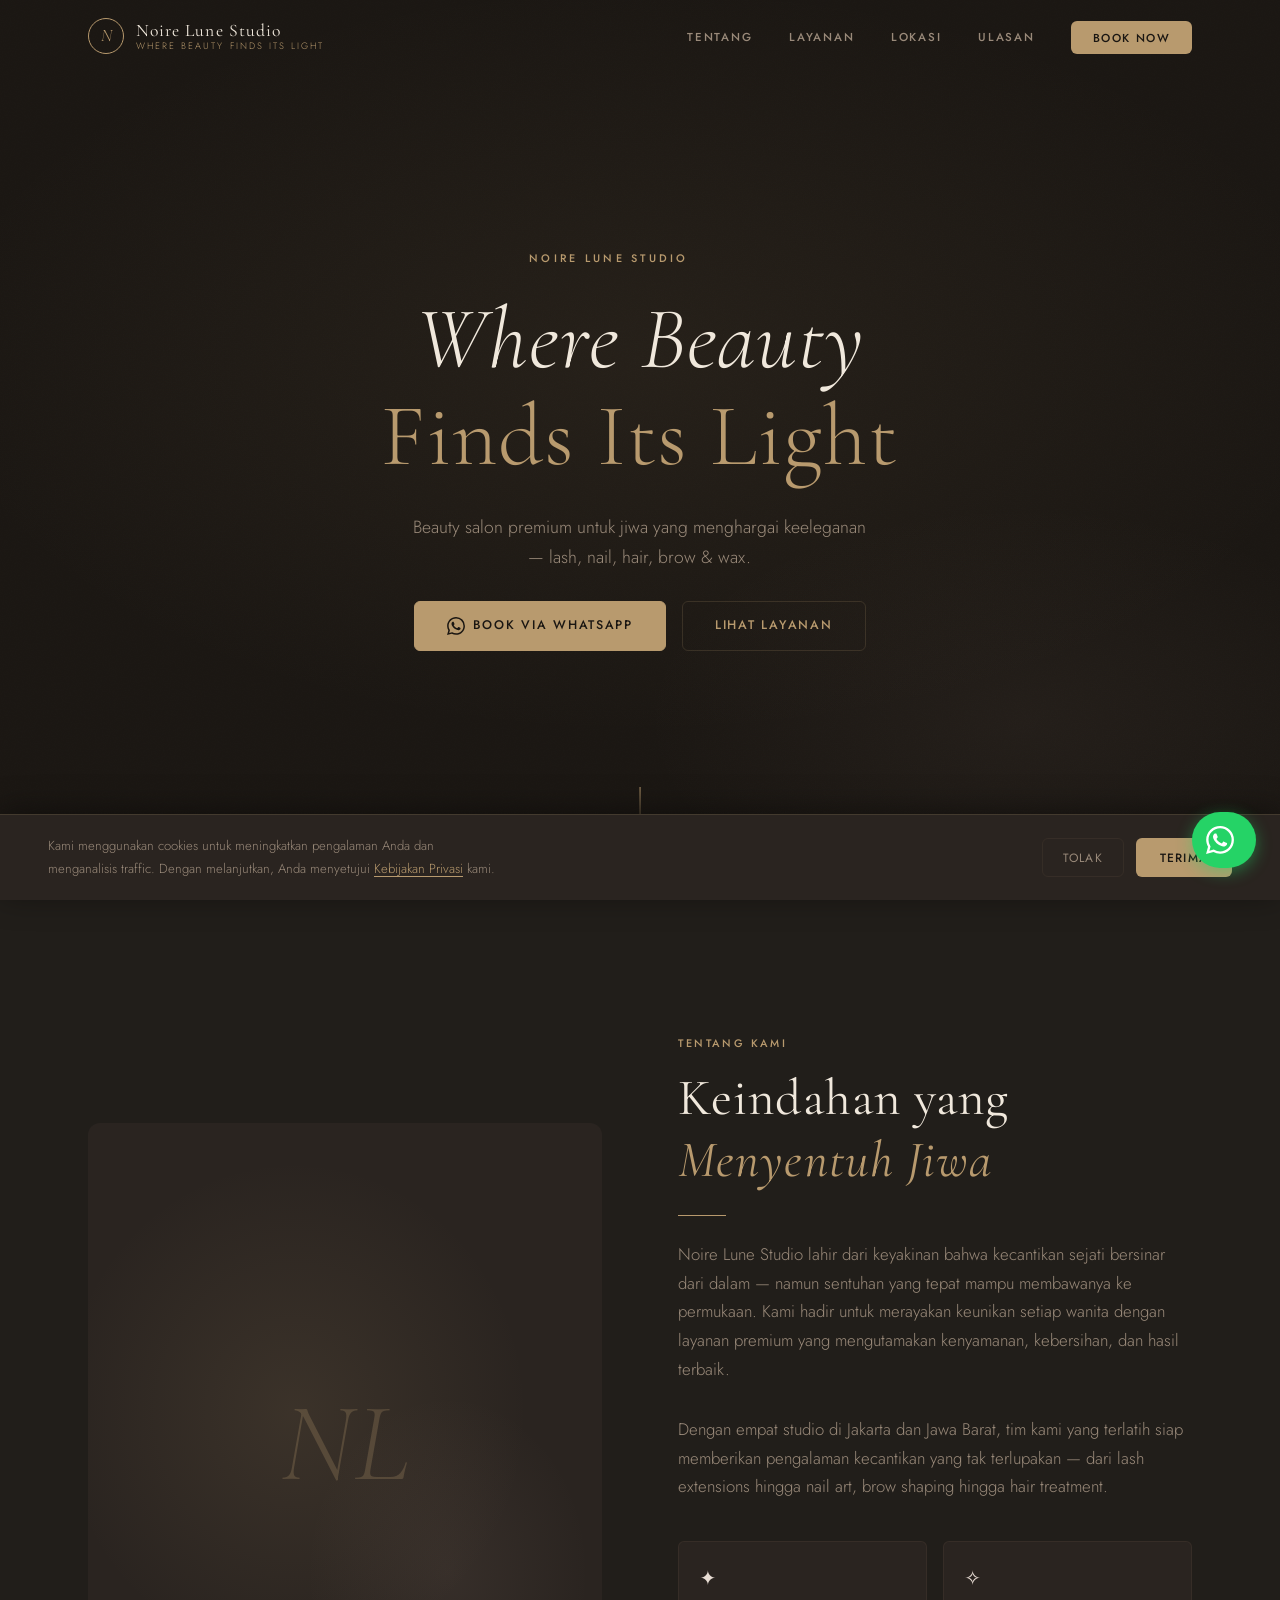
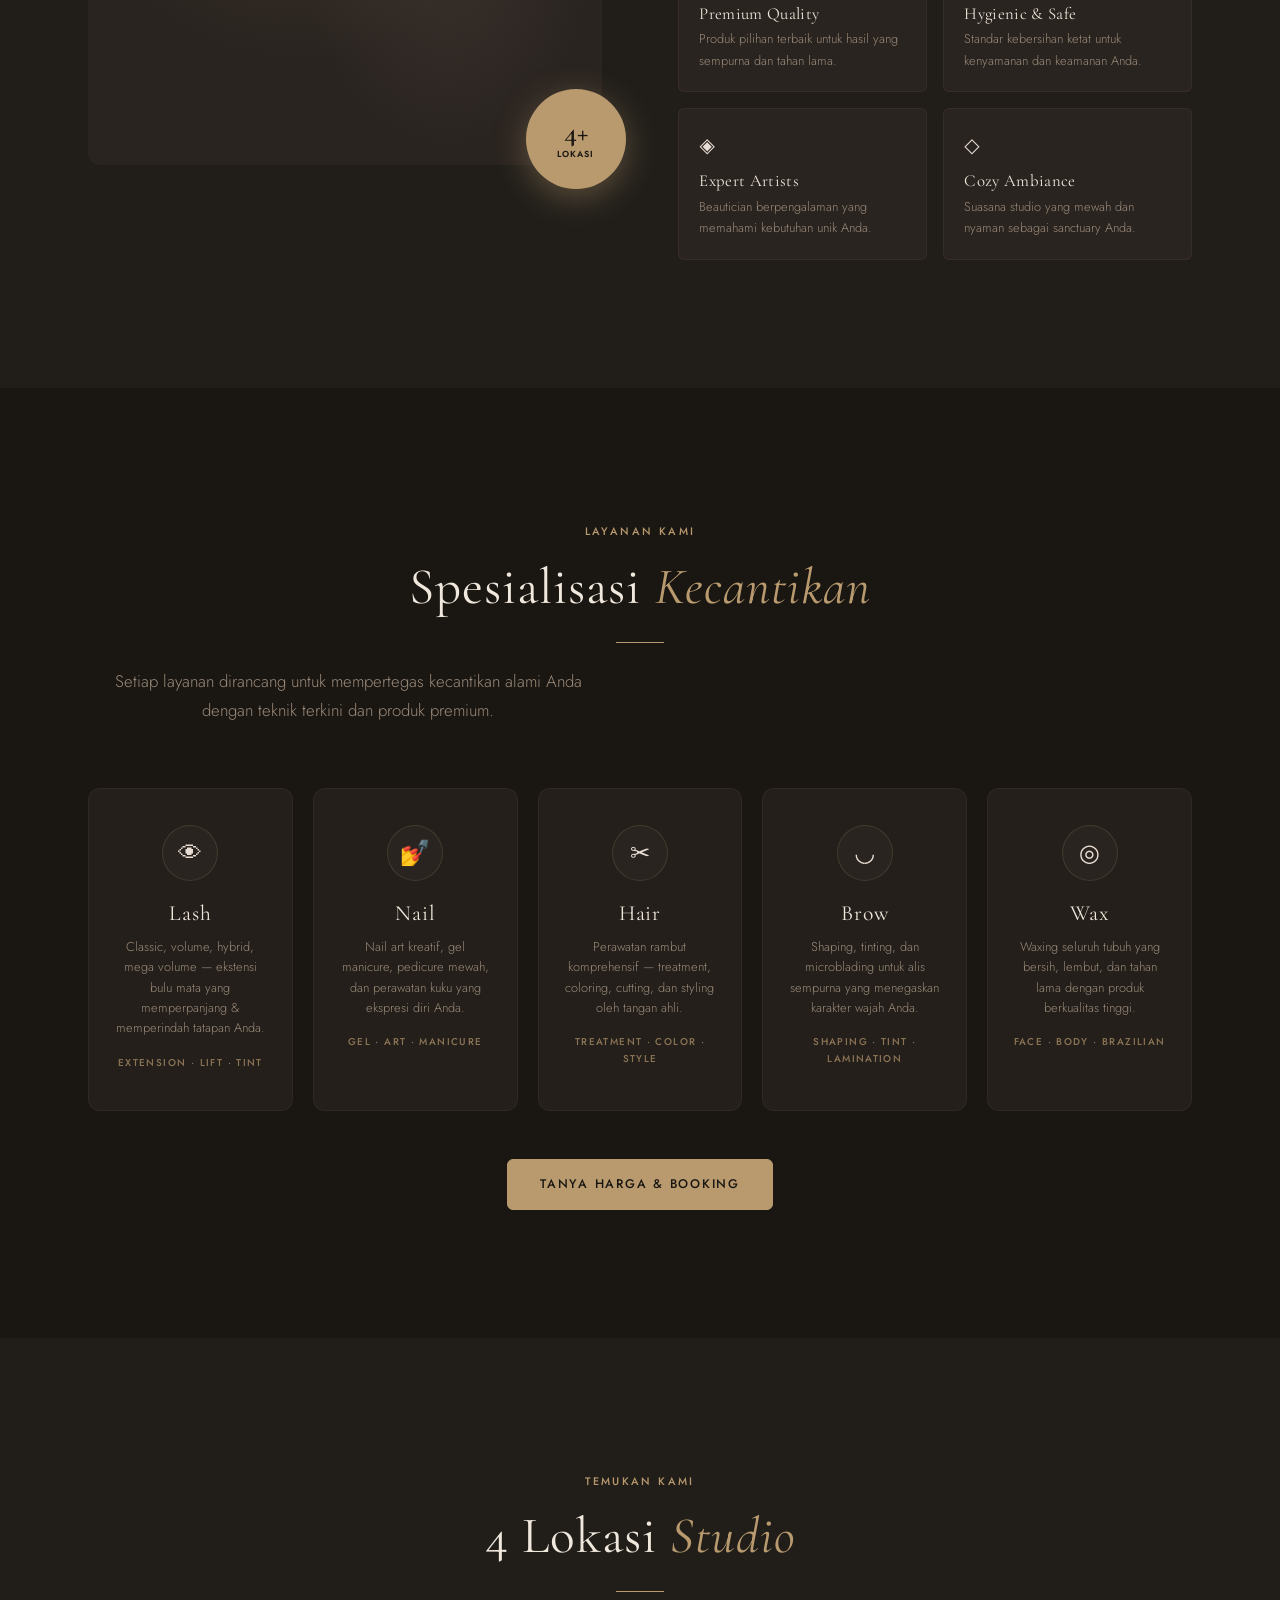
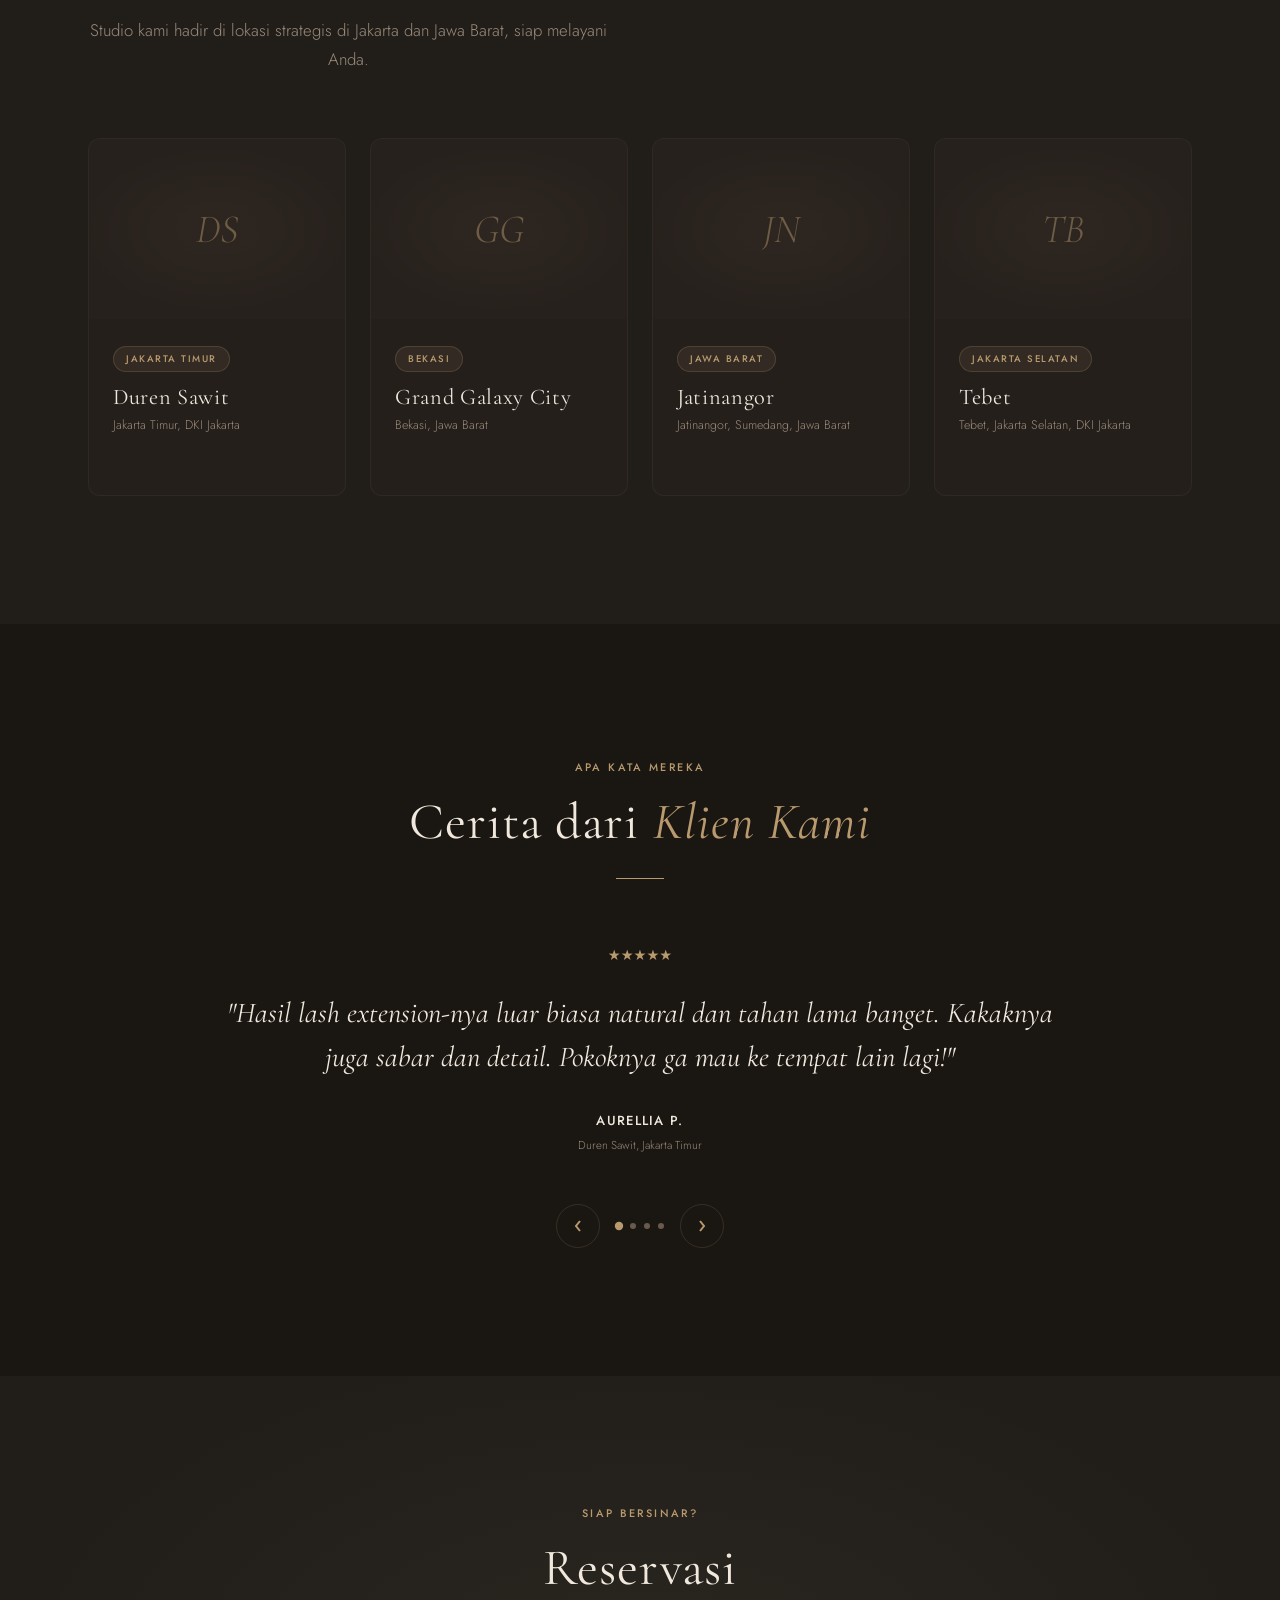
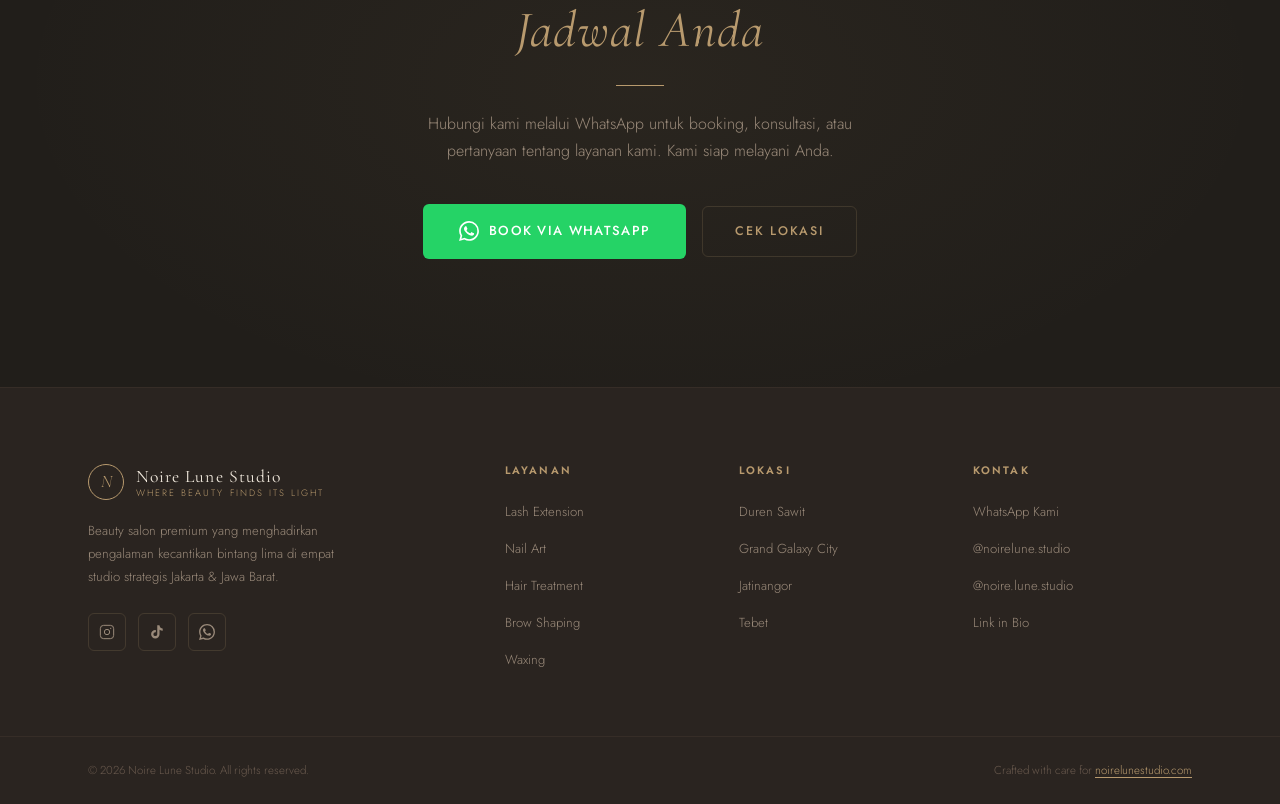
==== commit 695ccf9b: "Add floating WhatsApp button with tracking class" ====
--- a/index.html
+++ b/index.html
@@ -9,6 +9,7 @@
   <meta name="description" content="Noire Lune Studio adalah beauty salon premium di Jakarta & Bekasi. Spesialisasi lash extension, nail art, hair treatment, brow shaping, dan waxing. 4 lokasi: Duren Sawit, Grand Galaxy City, Jatinangor, Tebet." />
   <meta name="keywords" content="beauty salon Jakarta, lash extension, nail art, hair treatment, brow shaping, waxing, Noire Lune Studio, salon Bekasi, salon Tebet, salon Duren Sawit, salon Jatinangor" />
   <meta name="robots" content="index, follow" />
+  <meta name="google-site-verification" content="Cj_XGp-mTF86rwgAuGbTsFyIeXzHEjZ3LZQjFWMq258" />
   <meta name="author" content="Noire Lune Studio" />
   <link rel="canonical" href="https://noirelunestudio.com/" />
 
@@ -34,7 +35,7 @@
 
   <!-- ===== Google Tag Manager ===== -->
   <script>(function(w,d,s,l,i){w[l]=w[l]||[];w[l].push({'gtm.start':
-  new Date().getTime(),event:'gtm.js'});/* GTM loads after cookie consent */})(window,document,'script','dataLayer','GTM-XXXXXXX');</script>
+  new Date().getTime(),event:'gtm.js'});/* GTM loads after cookie consent */})(window,document,'script','dataLayer','GTM-WMM8KR5G');</script>
   <!-- End Google Tag Manager -->
 
   <!-- ===== Meta Pixel (placeholder — loads after consent) ===== -->
@@ -111,7 +112,7 @@
 
 <!-- ===== Google Tag Manager (noscript) ===== -->
 <noscript>
-  <iframe src="https://www.googletagmanager.com/ns.html?id=GTM-XXXXXXX"
+  <iframe src="https://www.googletagmanager.com/ns.html?id=GTM-WMM8KR5G"
     height="0" width="0" style="display:none;visibility:hidden"></iframe>
 </noscript>
 <!-- End Google Tag Manager (noscript) -->
@@ -534,5 +535,12 @@
 
 <script src="script.js"></script>
 <script>document.getElementById('year').textContent = new Date().getFullYear();</script>
+
+<!-- WhatsApp Float Button -->
+<a href="https://wa.me/6281990160040?text=Halo%20Noire%20Lune%20Studio%2C%20saya%20ingin%20booking%20treatment." class="wa-float-btn" id="wa-float-btn" target="_blank" rel="noopener noreferrer" aria-label="Chat &amp; Book via WhatsApp">
+  <svg class="wa-icon" xmlns="http://www.w3.org/2000/svg" viewBox="0 0 24 24" fill="white"><path d="M17.472 14.382c-.297-.149-1.758-.867-2.03-.967-.273-.099-.471-.148-.67.15-.197.297-.767.966-.94 1.164-.173.199-.347.223-.644.075-.297-.15-1.255-.463-2.39-1.475-.883-.788-1.48-1.761-1.653-2.059-.173-.297-.018-.458.13-.606.134-.133.298-.347.446-.52.149-.174.198-.298.298-.497.099-.198.05-.371-.025-.52-.075-.149-.669-1.612-.916-2.207-.242-.579-.487-.5-.669-.51-.173-.008-.371-.01-.57-.01-.198 0-.52.074-.792.372-.272.297-1.04 1.016-1.04 2.479 0 1.462 1.065 2.875 1.213 3.074.149.198 2.096 3.2 5.077 4.487.709.306 1.262.489 1.694.625.712.227 1.36.195 1.871.118.571-.085 1.758-.719 2.006-1.413.248-.694.248-1.289.173-1.413-.074-.124-.272-.198-.57-.347m-5.421 7.403h-.004a9.87 9.87 0 01-5.031-1.378l-.361-.214-3.741.982.998-3.648-.235-.374a9.86 9.86 0 01-1.51-5.26c.001-5.45 4.436-9.884 9.888-9.884 2.64 0 5.122 1.03 6.988 2.898a9.825 9.825 0 012.893 6.994c-.003 5.45-4.437 9.884-9.885 9.884m8.413-18.297A11.815 11.815 0 0012.05 0C5.495 0 .16 5.335.157 11.892c0 2.096.547 4.142 1.588 5.945L.057 24l6.305-1.654a11.882 11.882 0 005.683 1.448h.005c6.554 0 11.89-5.335 11.893-11.893a11.821 11.821 0 00-3.48-8.413z"/></svg>
+  <span class="wa-label">Book Now</span>
+  <span class="wa-tooltip">Chat &amp; Book via WhatsApp</span>
+</a>
 </body>
 </html>
--- a/style.css
+++ b/style.css
@@ -1286,3 +1286,94 @@
 @media (max-width: 400px) {
   .services-grid { grid-template-columns: 1fr; }
 }
+
+/* ── WhatsApp Float Button ── */
+.wa-float-btn {
+  position: fixed;
+  bottom: 32px;
+  right: 24px;
+  z-index: 9999;
+  display: flex;
+  align-items: center;
+  gap: 8px;
+  background: #25D366;
+  color: #fff;
+  text-decoration: none;
+  border-radius: 50px;
+  padding: 14px;
+  box-shadow: 0 4px 16px rgba(37, 211, 102, 0.45);
+  transition: padding 0.3s ease, box-shadow 0.3s ease, background 0.2s ease;
+  overflow: hidden;
+  white-space: nowrap;
+  animation: wa-pulse 2.5s ease-in-out infinite;
+}
+
+.wa-float-btn:hover {
+  background: #1ebe5d;
+  padding: 14px 20px;
+  box-shadow: 0 6px 24px rgba(37, 211, 102, 0.6);
+  animation: none;
+}
+
+.wa-icon {
+  flex-shrink: 0;
+  width: 28px;
+  height: 28px;
+  display: block;
+}
+
+.wa-label {
+  font-size: 0.9rem;
+  font-weight: 600;
+  letter-spacing: 0.02em;
+  max-width: 0;
+  overflow: hidden;
+  opacity: 0;
+  transition: max-width 0.35s ease, opacity 0.25s ease;
+}
+
+.wa-float-btn:hover .wa-label {
+  max-width: 80px;
+  opacity: 1;
+}
+
+.wa-tooltip {
+  position: absolute;
+  bottom: calc(100% + 10px);
+  right: 0;
+  background: rgba(0, 0, 0, 0.75);
+  color: #fff;
+  font-size: 0.75rem;
+  padding: 5px 10px;
+  border-radius: 6px;
+  white-space: nowrap;
+  pointer-events: none;
+  opacity: 0;
+  transform: translateY(4px);
+  transition: opacity 0.2s ease, transform 0.2s ease;
+}
+
+.wa-float-btn:hover .wa-tooltip {
+  opacity: 1;
+  transform: translateY(0);
+}
+
+@keyframes wa-pulse {
+  0%, 100% { box-shadow: 0 4px 16px rgba(37, 211, 102, 0.45); }
+  50% { box-shadow: 0 4px 28px rgba(37, 211, 102, 0.8), 0 0 0 8px rgba(37, 211, 102, 0.12); }
+}
+
+@media (max-width: 768px) {
+  .wa-float-btn,
+  .wa-float-btn:hover {
+    padding: 12px;
+  }
+  .wa-icon {
+    width: 24px;
+    height: 24px;
+  }
+  .wa-float-btn:hover .wa-label {
+    max-width: 0;
+    opacity: 0;
+  }
+}
